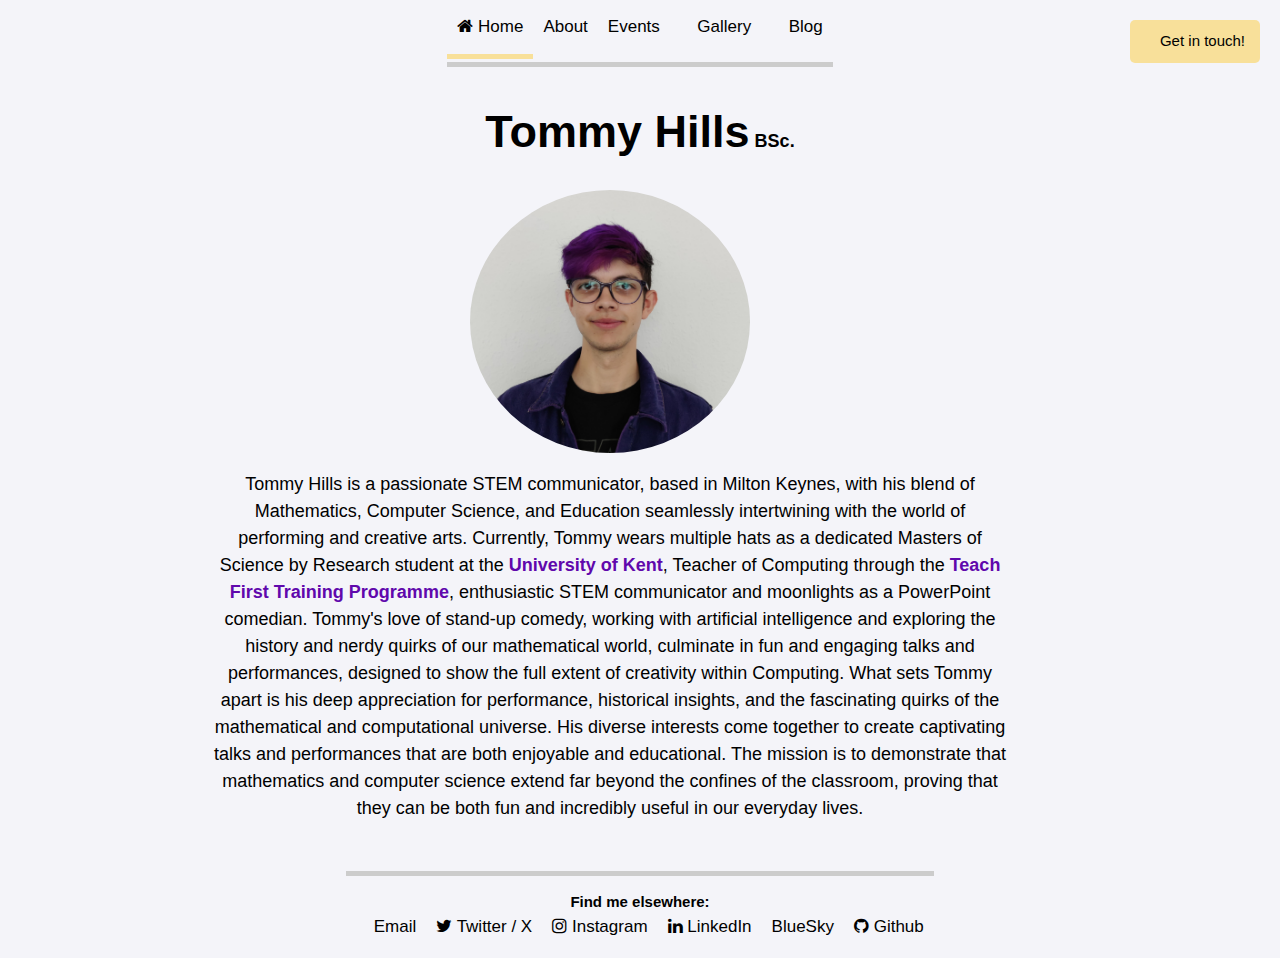
==== index.html @ 9e1d7a2f "Fixed 'Get in Touch' button to website" ====
<!DOCTYPE html>
<html lang="en">
  <head>
    <meta charset="UTF-8" />
    <meta name="viewport" content="width=device-width, initial-scale=1.0" />
    <meta http-equiv="X-UA-Compatible" content="ie=edge" />
    <meta
      name="description"
      content="Tommy Hills is a passionate STEM communicator, based in Kent, with their blend of Mathematics, Computer Science, and Education seamlessly intertwining with the world of performing and creative arts."
    />
    <link rel="icon" href="favicon.ico" />

    <title>Welcome to the Tommyverse</title>
    <!-- Ex. CSS stylesheet -->
    <link rel="stylesheet" href="style.css" />
    <!-- W3 Schools CSS stylesheet -->
    <link rel="stylesheet" href="https://www.w3schools.com/w3css/4/w3.css" />
    <!-- Font Awesome Icons Stylesheet -->
    <link
      rel="stylesheet"
      href="https://cdnjs.cloudflare.com/ajax/libs/font-awesome/4.7.0/css/font-awesome.min.css"
    />
    <script
      src="https://kit.fontawesome.com/173f107a50.js"
      crossorigin="anonymous"
    ></script>
    <!-- Ex. Javascript -->
    <script src="script.js"></script>
  </head>
  <body>

  <button onclick="location.href='https://thetommyverse.notion.site/get-in-touch?pvs=74';"
          style="
        position: fixed;
        top: 20px;
        right: 20px;
        background-color: var(--lightyellow, #fdf6b2);
        color: black;
        padding: 10px 15px;
        font-size: 1em;
        border: none;
        border-radius: 5px;
        cursor: pointer;
        z-index: 1000;
        box-sizing: border-box;
        transition: transform 0.2s ease, background-color 0.2s ease;
    "
          onmouseover="this.style.backgroundColor='var(--yellowalt, #fce96a)'; this.style.transform='scale(1.05)';"
          onmouseout="this.style.backgroundColor='var(--lightyellow, #fdf6b2)'; this.style.transform='scale(1)';"
  >
    <i class="fa-solid fa-paper-plane"></i><span class="button_labels"> Get in touch!
  </button>

    <div class="tabWrapper">
      <div class="tab">
        <button
          class="tablinks"
          onclick="openTab(event, 'Home')"
          id="defaultOpen"
        >
          <i class="fa fa-home"></i>
          <span class="tab_labels">Home</span>
        </button>
        <button class="tablinks" onclick="openTab(event, 'About')">
          <i class="fa-solid fa-circle-info"></i>
          <span class="tab_labels">About</span>
        </button>

        <button class="tablinks" onclick="openTab(event, 'Events')">
          <i class="fa-solid fa-calendar-days"></i>
          <span class="tab_labels">Events</span>
        </button>
        <button class="tablinks" onclick="openTab(event, 'Gallery')">
          <i class="fa-solid fa-camera-retro"></i>
          <span class="tab_labels">Gallery</span>
        </button>
        <button class="tablinks" onclick="location.href='https://tommysthoughts.thetommyverse.com';">
          <i class="fa-solid fa-file"></i>
          <span class="tab_labels">Blog</span>
        </button>
      </div>
    </div>

    <div id="Home" class="tabcontent">
      <div class="Home_header">
        <p>
          <span class="title1">Tommy Hills</span>
          <span class="title5">BSc.</span>
        </p>
      </div>
      <div class="page_text_container">
        <div class="page_text_div">
          <!-- Image of Tommy -->
          <img
            class="Home_img"
            src="Images/PROFILE PICTURE T.PARGETER-GREY.jpg"
            alt="picture_alt_text"
          />

          <p>
            Tommy Hills is a passionate STEM communicator, based in Milton
            Keynes, with his blend of Mathematics, Computer Science, and
            Education seamlessly intertwining with the world of performing and
            creative arts. Currently, Tommy wears multiple hats as a dedicated
            Masters of Science by Research student at the
            <a class="inline_link" href="https://www.kent.ac.uk"
              >University of Kent</a
            >, Teacher of Computing through the
            <a class="inline_link" href="https://www.teachfirst.org.uk/"
              >Teach First Training Programme</a
            >, enthusiastic STEM communicator and moonlights as a PowerPoint
            comedian. Tommy's love of stand-up comedy, working with artificial
            intelligence and exploring the history and nerdy quirks of our
            mathematical world, culminate in fun and engaging talks and
            performances, designed to show the full extent of creativity within
            Computing. What sets Tommy apart is his deep appreciation for
            performance, historical insights, and the fascinating quirks of the
            mathematical and computational universe. His diverse interests come
            together to create captivating talks and performances that are both
            enjoyable and educational. The mission is to demonstrate that
            mathematics and computer science extend far beyond the confines of
            the classroom, proving that they can be both fun and incredibly
            useful in our everyday lives.
          </p>
        </div>
      </div>
    </div>

    <div id="About" class="tabcontent">
      <div class="pages_titles_container">
        <p class="title1">About</p>
        <img src="Images/iccc.jpeg" class="r_image" /> <br>
        <em>iCCC '23 Conference in Waterloo Canada</em>

        <div class="page_text_container">
          <div class="page_text_div">
            <p class="title2">Research</p>

            Tommy is a dedicated, determined and dynamic researcher at the
            <a class="inline_link" href="https://www.kent.ac.uk/"
              >University of Kent</a
            >, delving into the creative potential of LLMs (Large Language
            Models); investigating whether these advanced AI models, such as
            <a
              class="inline_link"
              href="https://www.anthropic.com/news/claude-3-5-sonnet"
              >Claude 3</a
            >,
            <a
              class="inline_link"
              href="https://blog.google/technology/ai/google-gemini-ai/"
              >Google Gemini</a
            >
            and
            <a class="inline_link" href="https://openai.com/research/gpt-4"
              >GPT-4</a
            >
            can prove adept at writing stand-up comedy material. Tommy's work
            has not gone unnoticed, getting involved in the world of public
            engagement, sharing insights about their research in various forums.
            Tommy has worked with
            <a
              class="inline_link"
              href="https://www.bbc.co.uk/programmes/b006pfp8"
              >BBC News South East</a
            >, and
            <a
              class="inline_link"
              href="https://www.bbc.co.uk/sounds/play/live:bbc_radio_one"
              >BBC Radio 1</a
            >
            with consultation about the applications of Generative AI in various
            places. Tommy is not just a researcher; they are a passionate
            advocate for the dissemination of knowledge and information. They
            have taken the stage to deliver captivating talks and STEM
            presentations, aiming to enlighten, educate, and showcase the
            intriguing intersection of artificial intelligence and comedy.

            <em
              >Check out some related photos in the
              <a class="inline_link_alt" onclick="openTab(event, 'Gallery')"
                >Gallery</a
              >.</em
            >

            <br />
            <br>
            <p class="title2">Performance</p>
            <br />
            <div class="performing_images">
              <img
                      class="p_image"
                      src="Images/(1) Anchorage - The Mooring - August 2022.jpeg"
              />
            </div>
            <br>

            Tommy is not only an academic but also a seasoned performer with a
            passion for captivating audiences through the art of public
            speaking, stand-up comedy, and spoken-word poetry. Within the realm
            of stand-up comedy, Tommy has carved out a distinctive niche with
            their unique style. Known for their love of character comedy infused
            with the creative use of PowerPoint presentations, earning them the
            well-deserved moniker of "PPT, the PowerPoint Tommy." This
            innovative approach adds a dynamic and educational twist to their
            comedy, delighting audiences with both humour and insightful
            visuals.
            <br> <br>
            <div class="performing_images">

              <img class="p_image" src="Images/(2) Stand-Up on the Stour.png" />
            </div>
            <br>
            Tommy's unique comedic style and commitment to entertaining while
            educating set them apart as a multifaceted performer and academic,
            making them a standout in both worlds.
          </div>
        </div>
      </div>
    </div>



    <div id="Events" class="tabcontent">
      <div class="pages_titles_container">
        <p class="title1">Events</p>
        <div class="page_text_container">
          <div class="page_text_div">
            <p>
              Tommy has carved out a unique niche in the world of STEM
              communication. Through their previous work at the University of
              Kent, and affiliation with the
              <a
                class="inline_link"
                href="https://www.stem.org.uk/stem-ambassadors"
                >STEM Ambassadors scheme</a
              >, armed with a wealth of knowledge and a flair for the
              spectacular, Tommy aims to make scientific concepts engaging,
              inspiring and entertaining for a variety of audiences.
            </p>
            <p>
              In their rolodex of talks, expect to find a selection of lectures,
              talks, stand-up comedy shows and live events
            </p>

            <p>
              <em
                >Check out some related photos in the
                <a class="inline_link_alt" onclick="openTab(event, 'Gallery')"
                  >Gallery</a
                >.</em
              >
            </p>
          </div>
        </div>

        <div class="pages_titles_container">
          <p class="title2">Tommy's Events</p>
        </div>
        <!-- ! Event No.1 -->
        <div class="events_container">
          <div class="events_wrapper">
            <div class="events_Block" id="ridiculousquirks">
              <div class="events_Item" style="background-color: #861b00">
                <img
                  src="/Events Images/Ridiculous Quirks Carousel Video.gif"
                  alt="Me"
                />
              </div>
              <div class="events_Text">
                <blockquote style="font-size: smaller">
                  <p class="title3">
                    <b
                      >The Ridiculous Quirks of a Mathematically Imagined
                      World</b
                    >
                  </p>
                  <p>
                    What is Mathematics? A boring school subject. A random
                    selection of number laws... No!
                  </p>
                  <p>
                    Mathematics is like poetry filled with ridiculous quirks and
                    wild stories.
                  </p>
                  <p>
                    Prepare to be bewildered or perhaps even learn something.
                  </p>
                </blockquote>
              </div>
            </div>

            <!-- ! Event No. 2-->
            <div class="events_Block">
              <div class="events_Item" style="background-color: #f1b700">
                <img src="Events Images/Can AI Stand-Up Graphic.png" alt="Me" />
              </div>
              <div class="events_Text">
                <blockquote style="font-size: smaller">
                  <p class="title3"><b>Can AI Stand-Up?</b></p>
                  <p>
                    AI-generated content is taking over the creative world. But
                    can large-language models replace stand-up comedians.
                  </p>
                  <p>
                    Watch Tommy explore the process of generating stand-up
                    comedy with AI and whether human comedians are outdated.
                  </p>
                </blockquote>
              </div>
            </div>

            <!-- ! Event No. 3-->
            <div class="events_Block">
              <div class="events_Item" style="background-color: #232323">
                <img src="Events Images/2035.png" alt="Me" />
              </div>
              <div class="events_Text">
                <blockquote style="font-size: smaller">
                  <p class="title3"><b>2035 and the Future of AI</b></p>
                  <p>
                    Everyone says that AI is going to destroy our future, but is
                    that truly the case.
                  </p>
                  <p>
                    Let Tommy guide you through the current state of what AI can
                    do and present a more hopeful future about where it could be
                    heading.
                  </p>
                </blockquote>
              </div>
            </div>

            <!-- ! Event No. 4-->
            <div class="events_Block">
              <div class="events_Item" style="background-color: #009cdd">
                <img src="Events Images/presentations.png" alt="Me" />
              </div>
              <div class="events_Text">
                <blockquote style="font-size: smaller">
                  <p class="title3">
                    <b>Let's change how we make presentations</b>
                  </p>
                  <p>
                    Making PowerPoint Presentations manually is so 2020. Let's
                    explore how we can use AI to make our presentations for us.
                  </p>
                  <p>
                    Tommy's code for combining LLM, Stable Diffusion and the
                    Reveal.js Framework will change the way you make
                    presentations.
                  </p>
                </blockquote>
              </div>
            </div>
          </div>
        </div>
      </div>
    </div>
    <div id="Gallery" class="tabcontent">
      <div class="gallery_wrapper">
        <div class="gallery_tabcontent">
          <div class="pages_titles_container_alt">
            <p class="title1">Gallery</p>
            <p>A gallery of events, talks and other photography</p>
          </div>

          <!-- Gallery of Images -->
          <!-- Container for the image gallery -->
          <div class="container">
            <!-- Full-width images with number text -->
            <div class="mySlides">
              <div class="numbertext">1 / 16</div>
              <img
                src="Slideshow Images/Events Gallery Images/BarCamp - The CompSci Experiment.png"
                style="width: 100%"
              />
            </div>

            <div class="mySlides">
              <div class="numbertext">2 / 16</div>
              <img
                src="Slideshow Images/Events Gallery Images/BarCamp - Stand-Up and AI.png"
                style="width: 100%"
              />
            </div>

            <div class="mySlides">
              <div class="numbertext">3 / 16</div>
              <img
                src="Slideshow Images/Events Gallery Images/BarCamp - Stand-Up and AI 2.png"
                style="width: 100%"
              />
            </div>

            <div class="mySlides">
              <div class="numbertext">4 / 16</div>
              <img
                src="Slideshow Images/Events Gallery Images/BarCamp Stand-Up and AI 3.png"
                style="width: 100%"
              />
            </div>

            <div class="mySlides">
              <div class="numbertext">5 / 16</div>
              <img
                src="Slideshow Images/Events Gallery Images/Ridiculous Quirks 0.png"
                style="width: 100%"
              />
            </div>

            <div class="mySlides">
              <div class="numbertext">6 / 16</div>
              <img
                src="Slideshow Images/Events Gallery Images/Ridiculous Quirks 1.png"
                style="width: 100%"
              />
            </div>

            <div class="mySlides">
              <div class="numbertext">7 / 16</div>
              <img
                src="Slideshow Images/Events Gallery Images/Ridiculous Quirks 2.png"
                style="width: 100%"
              />
            </div>

            <div class="mySlides">
              <div class="numbertext">8 / 16</div>
              <img
                src="Slideshow Images/Events Gallery Images/Can AI Stand-Up UKC.png"
                style="width: 100%"
              />
            </div>
            <div class="mySlides">
              <div class="numbertext">9 / 16</div>
              <img
                src="Slideshow Images/Events Gallery Images/Can AI Stand-Up - Pint of Science Festival_1.png"
                style="width: 100%"
              />
            </div>
            <div class="mySlides">
              <div class="numbertext">10 / 16</div>
              <img
                src="Slideshow Images/Events Gallery Images/Pint of Science Festival_2.jpg"
                style="width: 100%"
              />
            </div>
            <div class="mySlides">
              <div class="numbertext">11 / 16</div>
              <img
                src="Slideshow Images/Events Gallery Images/Pint of Science Festival_3.jpg"
                style="width: 100%"
              />
            </div>
            <div class="mySlides">
              <div class="numbertext">12 / 16</div>
              <img
                src="Slideshow Images/Events Gallery Images/Pint of Science Festival_4.jpg"
                style="width: 100%"
              />
            </div>
            <div class="mySlides">
              <div class="numbertext">13 / 16</div>
              <img
                src="Slideshow Images/Events Gallery Images/Pint of Science Festival_5.jpg"
                style="width: 100%"
              />
            </div>
            <div class="mySlides">
              <div class="numbertext">14 / 16</div>
              <img
                src="Slideshow Images/Events Gallery Images/Pint of Science Festival_6.jpg"
                style="width: 100%"
              />
            </div>
            <div class="mySlides">
              <div class="numbertext">15 / 16</div>
              <img
                src="Slideshow Images/Events Gallery Images/Wide Shot - Can AI Stand-Up - Pint of Science Festival.png"
                style="width: 100%"
              />
            </div>

            <!-- TODO (ADD THESE BACK IN) Next and previous buttons -->
            <!-- <a class="prev" onclick="plusSlides(-1)">&#10094;</a>
            <a class="next" onclick="plusSlides(1)">&#10095;</a>-->

            <!-- Image text -->
            <div class="caption-container">
              <p id="caption"></p>
            </div>

            <!-- Thumbnail images -->
            <div class="row">
              <div class="column">
                <img
                  class="demo cursor"
                  src="Slideshow Images/Events Gallery Images/BarCamp - The CompSci Experiment.png"
                  style="width: 100%"
                  onclick="currentSlide(1)"
                  alt="BarCamp '23 - The CompSci Experiment"
                />
              </div>
              <div class="column">
                <img
                  class="demo cursor"
                  src="Slideshow Images/Events Gallery Images/BarCamp - Stand-Up and AI.png"
                  style="width: 100%"
                  onclick="currentSlide(2)"
                  alt="BarCamp '23 - Stand-Up and AI"
                />
              </div>
              <div class="column">
                <img
                  class="demo cursor"
                  src="Slideshow Images/Events Gallery Images/BarCamp - Stand-Up and AI 2.png"
                  style="width: 100%"
                  onclick="currentSlide(3)"
                  alt="BarCamp '23 - What is Creativity?"
                />
              </div>
              <div class="column">
                <img
                  class="demo cursor"
                  src="Slideshow Images/Events Gallery Images/BarCamp Stand-Up and AI 3.png"
                  style="width: 100%"
                  onclick="currentSlide(4)"
                  alt="BarCamp '23 - Demonstration of AI Stand-Up"
                />
              </div>

              <div class="column">
                <img
                  class="demo cursor"
                  src="Slideshow Images/Events Gallery Images/Ridiculous Quirks 0.png"
                  style="width: 100%"
                  onclick="currentSlide(5)"
                  alt="Ridiculous Quirks - Lecture @ University of Kent"
                />
              </div>
              <div class="column">
                <img
                  class="demo cursor"
                  src="Slideshow Images/Events Gallery Images/Ridiculous Quirks 1.png"
                  style="width: 100%"
                  onclick="currentSlide(6)"
                  alt="Ridiculous Quirks - Lecture @ University of Kent"
                />
              </div>
            </div>

            <div class="row">
              <div class="column">
                <img
                  class="demo cursor"
                  src="Slideshow Images/Events Gallery Images/Ridiculous Quirks 2.png"
                  style="width: 100%"
                  onclick="currentSlide(7)"
                  alt="Ridiculous Quirks - Lecture @ University of Kent"
                />
              </div>
              <div class="column">
                <img
                  class="demo cursor"
                  src="Slideshow Images/Events Gallery Images/Can AI Stand-Up UKC.png"
                  style="width: 100%"
                  onclick="currentSlide(8)"
                  alt="Can AI Stand-Up? - Research Talk @ University of Kent"
                />
              </div>
              <div class="column">
                <img
                  class="demo cursor"
                  src="Slideshow Images/Events Gallery Images/Can AI Stand-Up - Pint of Science Festival_1.png"
                  style="width: 100%"
                  onclick="currentSlide(9)"
                  alt="Can AI Stand-Up? - Pint of Science Festival '23"
                />
              </div>

              <div class="column">
                <img
                  class="demo cursor"
                  src="Slideshow Images/Events Gallery Images/Pint of Science Festival_2.jpg"
                  style="width: 100%"
                  onclick="currentSlide(10)"
                  alt="Can AI Stand-Up? - Pint of Science Festival '23"
                />
              </div>

              <div class="column">
                <img
                  class="demo cursor"
                  src="Slideshow Images/Events Gallery Images/Pint of Science Festival_3.jpg"
                  style="width: 100%"
                  onclick="currentSlide(11)"
                  alt="Can AI Stand-Up? - Pint of Science Festival '23"
                />
              </div>

              <div class="column">
                <img
                  class="demo cursor"
                  src="Slideshow Images/Events Gallery Images/Pint of Science Festival_4.jpg"
                  style="width: 100%"
                  onclick="currentSlide(12)"
                  alt="Can AI Stand-Up? - Pint of Science Festival '23"
                />
              </div>
            </div>
            <div class="row">
              <div class="column">
                <img
                  class="demo cursor"
                  src="Slideshow Images/Events Gallery Images/Pint of Science Festival_5.jpg"
                  style="width: 100%"
                  onclick="currentSlide(13)"
                  alt="Can AI Stand-Up? - Pint of Science Festival '23"
                />
              </div>

              <div class="column">
                <img
                  class="demo cursor"
                  src="Slideshow Images/Events Gallery Images/Pint of Science Festival_6.jpg"
                  style="width: 100%"
                  onclick="currentSlide(14)"
                  alt="Can AI Stand-Up? - Pint of Science Festival '23"
                />
              </div>

              <div class="row">
                <div class="column">
                  <img
                    class="demo cursor"
                    src="Slideshow Images/Events Gallery Images/Wide Shot - Can AI Stand-Up - Pint of Science Festival.png"
                    style="width: 100%"
                    onclick="currentSlide(15)"
                    alt="Can AI Stand-Up? - Pint of Science Festival '23"
                  />
                </div>
              </div>
            </div>
          </div>
        </div>
      </div>
    </div>

    <div class="footer_wrapper">
      <div class="footer_container">
        <div class="footer">
          <p class="footer_title">Find me elsewhere:</p>
          <button
            class="footer_links"
            onclick="location.href='mailto:tommy.hills@thetommyverse.com';"
          >
            <i class="fa-solid fa-envelope"></i>
            <span class="tab_labels">Email</span>
          </button>
          <button
            class="footer_links"
            onclick="location.href='https://x.com/thetommyverse';"
          >
            <i class="fa fa-twitter"> </i>
            <span class="tab_labels">Twitter / X</span>
          </button>
          <button
            class="footer_links"
            onclick="location.href='https://www.instagram.com/thetommyverse/';"
          >
            <i class="fa fa-instagram"></i>
            <span class="tab_labels">Instagram</span>
          </button>
          <button
            class="footer_links"
            onclick="location.href='https://www.linkedin.com/in/tommyhills14/';"
          >
            <i class="fa fa-linkedin"></i>
            <span class="tab_labels">LinkedIn</span>
          </button>
          <button
            class="footer_links"
            onclick="location.href='https://bsky.app/profile/thetommyverse.bsky.social';"
          >
            <i class="fa-brands fa-bluesky"></i>
            <span class="tab_labels">BlueSky</span>
          </button>
          <button
            class="footer_links"
            onclick="location.href='https://github.com/thetommyverse';"
          >
            <i class="fa fa-github"></i>
            <span class="tab_labels">Github</span>
          </button>
        </div>
      </div>
    </div>

    <script>
      // Get the element with id="defaultOpen" and click on it
      document.getElementById("defaultOpen").click();

      // Show the first slide of the gallery
      let slideIndex = Math.floor(Math.random() * 10);
      showSlides(slideIndex);

      // Show all content in the blog
      filterSelection("all"); // Execute the function and show all columns

      // Add active class to the current button (highlight it)
      var btnContainer = document.getElementById("myBtnContainer");
      var btns = btnContainer.getElementsByClassName("btn");
      for (var i = 0; i < btns.length; i++) {
        btns[i].addEventListener("click", function () {
          var current = document.getElementsByClassName("active");
          current[0].className = current[0].className.replace(" active", "");
          this.className += " active";
        });
      }
    </script>
  </body>
</html>
---- style.css ----
/* ! Global Formatting, Styling and Positioning */
/* ! ------------------- */

/* Import fonts */
@import url("https://fonts.cdnfonts.com/css/tw-cen-mt-std");

/* Variables */
:root {
  --text_font: "Roboto", sans-serif;

  /* ! Colour Theming */
  --mainpurple: #6008ac;
  --lightpurple: #b084cc;
  --yellowalt: #edbd2d;
  --lightyellow: #f8e09a;
  --mainwhite: #f4f4f9;
  --mainblack: #000000;
  --maingrey: #ccc;
}

/* ! Page-Wide Styling */

/* Dark Mode Styling */

body {
  background-color: var(--mainwhite);
  color: var(--mainblack);
  font-family: var(--text_font);
  margin: 0;
  padding: 0;
}

.dark-mode {
  background-color: var(--mainblack);
  color: var(--mainwhite);
}

.dark_mode_button {
  margin: 15px 15px 15px 15px;
  position: absolute;
  border: none;
  outline: none;
  cursor: pointer;
}



.dark-mode .dark_mode_button {
  background-color: var(--mainblack);
  color: var(--mainwhite);
}

p {
  font-family: var(--text_font);
  font-size: 1.2em;
}

.pages_titles_container {
  text-align: center;
  margin-top: 25px;
}
.pages_titles_container_alt {
  text-align: center;
  margin-top: 25px;
}

/* Inline links styling */
.inline_link {
  color: var(--mainpurple);
  text-decoration: none;
  font-weight: bold;
  padding: 5px 0px;
}

a:hover {
  background-color: var(--mainpurple);
  color: var(--mainwhite);
  transition: 0.2s;
  padding: 5px 0px;
}

/* Inline links styling */
.inline_link_alt {
  color: var(--lightpurple);
  text-decoration: none;
  font-weight: bold;
  padding: 5px 0px;
}

.inline_link_alt:hover {
  background-color: var(--lightyellow);
  color: var(--mainblack);
  transition: 0.2s;
  padding: 5px 0px;
}

.page_text_container {
  position: relative;
  text-align: center;
  padding-inline: 60px 120px; /* left and right padding */
  margin-top: 25px;
  width: 100%;
  display: flex;
  justify-content: center;
  box-sizing: border-box;
}

.page_text_container > * {
  max-width: 800px; /* or whatever works best for your layout */
  width: 100%;
}
.page_text_div {
  width: 75%;
}

@media (max-width: 600px) {
  .page_text_container {
    padding-inline: 20px; /* equal left and right padding */
    margin-bottom: 100px; /* leaves space for the fixed button */
  }
}

/* ! ------------------- */

/* ! Homepage Formatting and Positioning */
/* ! ------------------- */

.Home_header {
  position: relative;
  text-align: center;
  padding: 0px;
  margin: 0px;
  margin-top: 25px;
}

.Home_container {
  position: relative;
  text-align: center;
  padding: 0px;

  margin-top: 25px;
  width: 100%;
  display: flex;
  justify-content: center;
}

.Home_div {
  width: 60%;
}

/* Image Profile Pic on the homepage */
.Home_img {
  border-radius: 50%;
  width: 280px;
  height: auto;
}

@media screen and (max-width: 560px) {
  .Home_img {
    width: 100%;
  }
}

/* ! ------------------- */

/* ! Titles, Text and Fonts */
/* ! ------------------- */

/* Variables */
:root {
  --title_font: var(--text_font);
}

/* Heading 1 (custom) */
.title1 {
  font-family: var(--title_font);
  font-size: 2.5em;
  font-weight: 700;
  margin: 0;
  padding: 0;
}

/* Heading 2 (custom) */
.title2 {
  font-family: var(--title_font);
  font-size: 2em;
  font-weight: 700;
  margin: 0;
  padding: 0;
}

/* Heading 3 (custom) */
.title3 {
  font-family: var(--title_font);
  font-size: 1.5em;
  font-weight: 700;
  margin: 0;
  padding: 0;
}

/* Heading 4 (custom) */
.title4 {
  font-family: var(--title_font);
  font-size: 1.2em;
  font-weight: 700;
  margin: 0;
  padding: 0;
}

/* Heading 5 (custom) */
.title5 {
  font-family: var(--title_font);
  font-size: 1em;
  font-weight: 700;
  margin: 0;
  padding: 0;
}

/* ! ------------------- */

/* ! Fade-In Tabs Styling */
/* ! ------------------- */

/* Remove tab text on small screens */
@media screen and (max-width: 900px) {
  .tab_labels {
    display: none;
  }
}

@media screen and (max-width: 600px) {
  .button_labels {
    display: none;
  }
}




/* Style the tab wrapper */
.tabWrapper {
  /* Center the buttons inside the tab */
  display: flex;
  justify-content: center;
}

/* Style the tab */
.tab {
  overflow: hidden;
  /* No borders */
  border: 0px;
  /* Bottom border */
  border-bottom: 5px solid var(--maingrey);
  /* Makes the width match the content */
  width: fit-content;
}

/* Style the buttons inside the tab */
.tab button {
  background-color: inherit;
  float: left;
  border: none;
  outline: none;
  cursor: pointer;
  padding: 14px 10px;
  transition: 0.3s;
  font-size: 17px;
  /* Rounded Pill Shaped Buttons */
  /*border-radius: 16px;
  margin: 7px 10px;*/
  /* Make the underlines separate to the main line */
  margin-bottom: 3px;
  color: inherit;
}

/* Change background color of buttons on hover */
.tab button:hover {
  border-bottom: 5px solid var(--lightpurple);
  transition: 0s;
}

/* Create an active/current tablink class */
.tab button.active {
  border-bottom: 5px solid var(--lightyellow);
}

/* Style the tab content */
.tabcontent {
  display: none;
  padding: 6px 12px;
  -webkit-animation: fadeEffect 1s;
  animation: fadeEffect 1s;
}

/* Fade in tabs */
@-webkit-keyframes fadeEffect {
  from {
    opacity: 0;
  }
  to {
    opacity: 1;
  }
}

@keyframes fadeEffect {
  from {
    opacity: 0;
  }
  to {
    opacity: 1;
  }
}

/* ! ------------------- */

/* ! Image Gallery Styling */
/* ! ------------------- */

* {
  box-sizing: border-box;
}

/* Position the image container (needed to position the left and right arrows) */
.container {
  position: relative;
}

/* Hide the images by default */
.mySlides {
  display: none;
}

/* Add a pointer when hovering over the thumbnail images */
.cursor {
  cursor: pointer;
}

/* Next & previous buttons */
.prev,
.next {
  cursor: pointer;
  position: absolute;
  top: 40%;
  width: auto;
  padding: 16px;
  margin-top: -50px;
  color: white;
  font-weight: bold;
  font-size: 20px;
  border-radius: 0 3px 3px 0;
  user-select: none;
  -webkit-user-select: none;
}

/* Position the "next button" to the right */
.next {
  right: 0;
  border-radius: 3px 0 0 3px;
}

/* On hover, add a black background color with a little bit see-through */
.prev:hover,
.next:hover {
  background-color: rgba(0, 0, 0, 0.8);
}

/* Number text (1/3 etc) */
.numbertext {
  color: #f2f2f2;
  font-size: 12px;
  padding: 8px 12px;
  position: absolute;
  top: 0;
}

/* Container for image text */
.caption-container {
  text-align: center;
  background-color: #222;
  padding: 2px 16px;
  color: white;
}

.row:after {
  content: "";
  display: table;
  clear: both;
}

/* Six columns side by side */
.column {
  float: left;
  width: 16.66%;
}

/* Add a transparency effect for thumnbail images */
.demo {
  opacity: 0.6;
}

.active,
.demo:hover {
  opacity: 1;
}

.gallery_tabcontent {
  width: 50%;
}

@media screen and (max-width: 950px) {
  .gallery_tabcontent {
    width: 75%;
  }
}

@media screen and (max-width: 600px) {
  .gallery_tabcontent {
    width: 90%;
  }
}

.gallery_wrapper {
  width: 100%;
  display: flex;
  justify-content: center;
}

/* ! ------------------- */

/* ! Events Page Styling */
/* ! ------------------- */

.events_Item {
  /*float: left;*/
  width: 100%;
  height: 250px;
  transition: all 1s;
  flex-shrink: 0;
  justify-content: center;
  display: flex;
}

.events_Text {
  float: left;
  width: 90%;
  height: 250px;
  padding: 20px;
  opacity: 100%;
  transition: all 0.5s;
  background-color: white;
  overflow: hidden;
  color: #000000;
}

@media screen and (max-width: 1000px) {
  .events_Text {
    overflow: scroll;
  }
}

.events_Block:hover .events_Text {
  opacity: 100%;
}

.events_Block:hover .events_Item {
  width: 30%;
  height: 250px;
}

.events_Block {
  overflow: hidden;
  width: 100%;
  display: inline-flex;
  padding-top: 10px;
  padding-bottom: 10px;
  position: relative;
}

.events_container {
  width: 100%;
  display: flex;
  justify-content: center;
}

.events_wrapper {
  /* width:50%; */
  width: calc(100vw * 0.6);
  transition: 0.1s;
}

@media screen and (max-width: 1000px) {
  .events_Block:hover .events_Item {
    width: 25%;
  }

  .events_wrapper {
    width: calc(100vw * 0.8);
    transition: 2s;
  }
}

/* ! ------------------- */

/* ! Footer Styling, Positioning and Formatting */

.footer_wrapper {
  position: relative;
  text-align: center;
  padding: 0px;
  margin: 0px;
  margin-top: 25px;
  width: 100%;
  display: flex;
  justify-content: center;
}

.footer_container {
  position: relative;
  text-align: center;
  border: 0px;
  border-top: 5px solid #ccc;

  overflow: hidden;
  /* Makes the width match the content */
  width: fit-content;
}

/* Style the buttons inside the tab */
.footer button {
  background-color: inherit;
  float: left;
  border: none;
  outline: none;
  cursor: pointer;
  padding: 14px 10px;
  padding-top: 0px;
  transition: 0s;
  font-size: 17px;
  /* Rounded Pill Shaped Buttons */
  /*border-radius: 16px;
  margin: 7px 10px;*/
  /* Make the underlines separate to the main line */
  margin-bottom: 0px;
  border-bottom: 5px solid rgb(0, 0, 0, 0);
  color: inherit;
}

/* Change background color of buttons on hover */
.footer button:hover {
  border-bottom: 5px solid var(--lightpurple);
  transition: 0s;
}

.footer_title {
  margin-bottom: 0px;
  font-family: var(--title_font);
  font-size: 1em;
  font-weight: 700;
}

/* ! ------------------- */

/* ! Performance Page Styling */
/* ! ------------------- */

.p_image {
  width: 40vw;
  padding: 10px;
}

@media screen and (max-width: 1000px) {
  .p_image {
    width: 50vw;
    /* transition: 0.5s; */
  }
}

/* ! ------------------- */

.r_image {
  width: 70vw;
  padding: 10px;
}

@media screen and (max-width: 1000px) {
  .r_image {
    width: 80vw;
    /* transition: 0.5s; */
  }
}

/* ! Toggle Switch Styling for Dark Mode */
/* ! ------------------- */

/* The switch - the box around the slider */
.switch {
  position: absolute;
  display: inline-block;
  width: 60px;
  height: 34px;
  margin-left: 20px;
  margin-top: 20px;
}

/* Hide default HTML checkbox */
.switch input {
  opacity: 0;
  width: 0;
  height: 0;
}

/* The slider */
.slider {
  position: absolute;
  cursor: pointer;
  top: 0;
  left: 0;
  right: 0;
  bottom: 0;
  background-color: #ccc;
  -webkit-transition: 0.4s;
  transition: 0.4s;
}

.slider:before {
  position: absolute;
  content: "";
  height: 26px;
  width: 26px;
  left: 4px;
  bottom: 4px;
  background-color: white;
  -webkit-transition: 0.4s;
  transition: 0.4s;
}

.slider_icon {
  position: relative;
  margin-left: 36px;
  margin-top: 10px;
  color: white;
}

.slider_icon_2 {
  position: absolute;
  margin-left: -37px;
  margin-top: 10px;
  color: black;
  opacity: 0;
}

input:checked + .slider_icon_2 {
  opacity: 1;
}

input:checked + .slider {
  background-color: var(--lightpurple);
}

input:focus + .slider {
  box-shadow: 0 0 1px var(--lightpurple);
}

input:checked + .slider:before {
  -webkit-transform: translateX(26px);
  -ms-transform: translateX(26px);
  transform: translateX(26px);
}

/* Rounded sliders */
.slider.round {
  border-radius: 34px;
}

.slider.round:before {
  border-radius: 50%;
}


/* ! Blog Portfolio Styling */
/* ! ------------------- */

.blog_row {
  margin: 8px -16px;
}

/* Add padding BETWEEN each column (if you want) */
.blog_row,
.blog_row > .blog_column {
  padding: 8px;
}

/* Create three equal columns that floats next to each other */
.blog_column {
  float: left;
  width: 50%;
  display: none; /* Hide columns by default */
}

/* Clear floats after rows */
.blog_row:after {
  content: "";
  display: table;
  clear: both;
}

/* Content */
.blog_content {
  background-color: var(--maingrey);
  padding: 10px;
  color: var(--mainblack);

}

/* The "show" class is added to the filtered elements */
.show {
  display: block;
}

/* Style the buttons */
.btn {
  border: none;
  outline: none;
  padding: 12px 16px;
  background-color: var(--maingrey);
  cursor: pointer;
  border-bottom: 5px solid #11111100;
  color: var(--mainblack)
}

/* Add a grey background color on mouse-over */
.btn:hover {
  border-bottom: 5px solid var(--lightpurple);
}

/* Add a dark background color to the active button */
/*.btn.active {
  border-bottom: 5px solid var(--lightyellow);
  color: black;
}*/

.blog_button {
  border: none;
  outline: none;
  padding: 12px 16px;
  background-color: var(--mainwhite);
  cursor: pointer;
  width:50%;
  overflow:hidden;
  border-bottom: 5px solid #11111100;
}

.blog_button:hover {
  border-bottom: 5px solid var(--lightpurple);
}

/* ! Contact Form */
div.elem-group {
      margin: 20px 0;
    }

    div.elem-group.inlined {
      width: 49%;
      display: inline-block;
      float: left;
      margin-left: 1%;
    }

    label {
      display: block;
      padding-bottom: 10px;
      font-size: 1.25em;
    }

    input,
    select,
    textarea {
      border-radius: 2px;
      border: 2px solid var(--lightpurple);
      box-sizing: border-box;
      font-size: 1.25em;
      width: 100%;
      padding: 10px;
    }

    div.elem-group.inlined input {
      width: 95%;
      display: inline-block;
    }

    textarea {
      height: 250px;
    }

    hr {
      border: 1px dotted #ccc;
    }

    button.booking {
      /*height: 50px;
      background: var(--lightpurple);
      border: none;
      color: white;
      font-size: 1.25em;
      border-radius: 4px;
      cursor: pointer;*/
      background-color: rgb(219, 219, 219);
      border: none;
      outline: none;
      cursor: pointer;
      padding: 14px 10px;
      transition: 0s;
      font-size: 17px;
      /* Rounded Pill Shaped Buttons */
      /*border-radius: 16px;
      margin: 7px 10px;*/
      /* Make the underlines separate to the main line */
      margin-bottom: 5px;
      color: inherit;
      border-bottom:5px solid rgb(0, 0, 0, 0);
        position: relative;
        border-radius: 10px;

    }

    button.booking:hover {
      /*border: 2px solid black;
      background: var(--lightyellow);*/
      border-bottom: 5px solid var(--lightpurple);
      transition: 0s;
    }

    .centre_button {
      display: flex;
  justify-content: center;
    }




/* ! ------------------- */
/* ! Video Gallery */
/* ! ------------------- */

/* The grid: Four equal columns that floats next to each other */
.column_video {
  float: left;
  /* Change width to add more items in a row */
  width: 25%;
  padding: 10px;
}

/* Style the images inside the grid */
.column_video img {
  opacity: 0.8;
  cursor: pointer;
  width:100%;
}

.column_video img:hover {
  opacity: 1;
}

/* Clear floats after the columns */
.row_video:after {
  content: "";
  display: table;
  clear: both;
}

/* The expanding image container (positioning is needed to position the close button and the text) */
.container_video {
  position: relative;
  display: none;
}

/* Expanding image text */
#imgtext {
  position: absolute;
  bottom: 15px;
  left: 15px;
  color: white;
  font-size: 20px;
}

/* Closable button inside the image */
.closebtn_video {
  position: absolute;
  top: 10px;
  right: 15px;
  color: white;
  font-size: 35px;
  cursor: pointer;
}
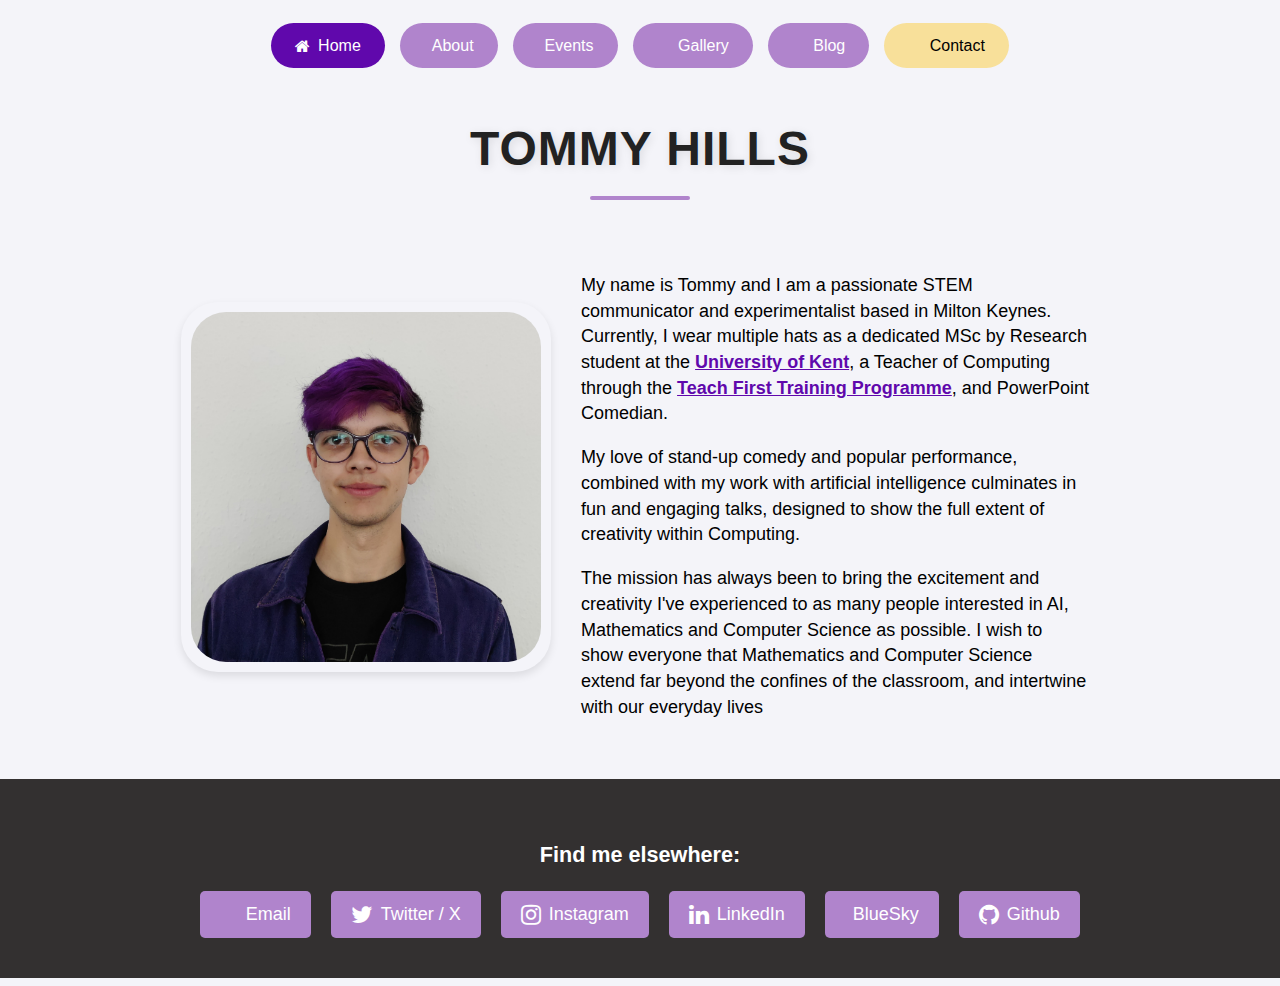
==== commit 57379779: "Implemented website v.2" ====
--- a/index.html
+++ b/index.html
@@ -1,723 +1,475 @@
 <!DOCTYPE html>
 <html lang="en">
-  <head>
-    <meta charset="UTF-8" />
-    <meta name="viewport" content="width=device-width, initial-scale=1.0" />
-    <meta http-equiv="X-UA-Compatible" content="ie=edge" />
-    <meta
-      name="description"
-      content="Tommy Hills is a passionate STEM communicator, based in Kent, with their blend of Mathematics, Computer Science, and Education seamlessly intertwining with the world of performing and creative arts."
-    />
-    <link rel="icon" href="favicon.ico" />
-
-    <title>Welcome to the Tommyverse</title>
-    <!-- Ex. CSS stylesheet -->
-    <link rel="stylesheet" href="style.css" />
-    <!-- W3 Schools CSS stylesheet -->
-    <link rel="stylesheet" href="https://www.w3schools.com/w3css/4/w3.css" />
-    <!-- Font Awesome Icons Stylesheet -->
-    <link
-      rel="stylesheet"
-      href="https://cdnjs.cloudflare.com/ajax/libs/font-awesome/4.7.0/css/font-awesome.min.css"
-    />
-    <script
-      src="https://kit.fontawesome.com/173f107a50.js"
-      crossorigin="anonymous"
-    ></script>
-    <!-- Ex. Javascript -->
-    <script src="script.js"></script>
-  </head>
-  <body>
-
-  <button onclick="location.href='https://thetommyverse.notion.site/get-in-touch?pvs=74';"
-          style="
-        position: fixed;
-        top: 20px;
-        right: 20px;
-        background-color: var(--lightyellow, #fdf6b2);
-        color: black;
-        padding: 10px 15px;
-        font-size: 1em;
-        border: none;
-        border-radius: 5px;
-        cursor: pointer;
-        z-index: 1000;
-        box-sizing: border-box;
-        transition: transform 0.2s ease, background-color 0.2s ease;
-    "
-          onmouseover="this.style.backgroundColor='var(--yellowalt, #fce96a)'; this.style.transform='scale(1.05)';"
-          onmouseout="this.style.backgroundColor='var(--lightyellow, #fdf6b2)'; this.style.transform='scale(1)';"
-  >
-    <i class="fa-solid fa-paper-plane"></i><span class="button_labels"> Get in touch!
-  </button>
-
-    <div class="tabWrapper">
-      <div class="tab">
-        <button
-          class="tablinks"
-          onclick="openTab(event, 'Home')"
-          id="defaultOpen"
-        >
-          <i class="fa fa-home"></i>
-          <span class="tab_labels">Home</span>
-        </button>
-        <button class="tablinks" onclick="openTab(event, 'About')">
-          <i class="fa-solid fa-circle-info"></i>
-          <span class="tab_labels">About</span>
-        </button>
-
-        <button class="tablinks" onclick="openTab(event, 'Events')">
-          <i class="fa-solid fa-calendar-days"></i>
-          <span class="tab_labels">Events</span>
-        </button>
-        <button class="tablinks" onclick="openTab(event, 'Gallery')">
-          <i class="fa-solid fa-camera-retro"></i>
-          <span class="tab_labels">Gallery</span>
-        </button>
-        <button class="tablinks" onclick="location.href='https://tommysthoughts.thetommyverse.com';">
-          <i class="fa-solid fa-file"></i>
-          <span class="tab_labels">Blog</span>
-        </button>
-      </div>
-    </div>
-
-    <div id="Home" class="tabcontent">
-      <div class="Home_header">
-        <p>
-          <span class="title1">Tommy Hills</span>
-          <span class="title5">BSc.</span>
-        </p>
-      </div>
-      <div class="page_text_container">
-        <div class="page_text_div">
-          <!-- Image of Tommy -->
-          <img
-            class="Home_img"
-            src="Images/PROFILE PICTURE T.PARGETER-GREY.jpg"
-            alt="picture_alt_text"
-          />
-
-          <p>
-            Tommy Hills is a passionate STEM communicator, based in Milton
-            Keynes, with his blend of Mathematics, Computer Science, and
-            Education seamlessly intertwining with the world of performing and
-            creative arts. Currently, Tommy wears multiple hats as a dedicated
-            Masters of Science by Research student at the
-            <a class="inline_link" href="https://www.kent.ac.uk"
-              >University of Kent</a
-            >, Teacher of Computing through the
-            <a class="inline_link" href="https://www.teachfirst.org.uk/"
-              >Teach First Training Programme</a
-            >, enthusiastic STEM communicator and moonlights as a PowerPoint
-            comedian. Tommy's love of stand-up comedy, working with artificial
-            intelligence and exploring the history and nerdy quirks of our
-            mathematical world, culminate in fun and engaging talks and
-            performances, designed to show the full extent of creativity within
-            Computing. What sets Tommy apart is his deep appreciation for
-            performance, historical insights, and the fascinating quirks of the
-            mathematical and computational universe. His diverse interests come
-            together to create captivating talks and performances that are both
-            enjoyable and educational. The mission is to demonstrate that
-            mathematics and computer science extend far beyond the confines of
-            the classroom, proving that they can be both fun and incredibly
-            useful in our everyday lives.
-          </p>
-        </div>
-      </div>
-    </div>
-
-    <div id="About" class="tabcontent">
-      <div class="pages_titles_container">
-        <p class="title1">About</p>
-        <img src="Images/iccc.jpeg" class="r_image" /> <br>
-        <em>iCCC '23 Conference in Waterloo Canada</em>
-
-        <div class="page_text_container">
-          <div class="page_text_div">
-            <p class="title2">Research</p>
-
-            Tommy is a dedicated, determined and dynamic researcher at the
-            <a class="inline_link" href="https://www.kent.ac.uk/"
-              >University of Kent</a
-            >, delving into the creative potential of LLMs (Large Language
-            Models); investigating whether these advanced AI models, such as
-            <a
-              class="inline_link"
-              href="https://www.anthropic.com/news/claude-3-5-sonnet"
-              >Claude 3</a
-            >,
-            <a
-              class="inline_link"
-              href="https://blog.google/technology/ai/google-gemini-ai/"
-              >Google Gemini</a
-            >
-            and
-            <a class="inline_link" href="https://openai.com/research/gpt-4"
-              >GPT-4</a
-            >
-            can prove adept at writing stand-up comedy material. Tommy's work
-            has not gone unnoticed, getting involved in the world of public
-            engagement, sharing insights about their research in various forums.
-            Tommy has worked with
-            <a
-              class="inline_link"
-              href="https://www.bbc.co.uk/programmes/b006pfp8"
-              >BBC News South East</a
-            >, and
-            <a
-              class="inline_link"
-              href="https://www.bbc.co.uk/sounds/play/live:bbc_radio_one"
-              >BBC Radio 1</a
-            >
-            with consultation about the applications of Generative AI in various
-            places. Tommy is not just a researcher; they are a passionate
-            advocate for the dissemination of knowledge and information. They
-            have taken the stage to deliver captivating talks and STEM
-            presentations, aiming to enlighten, educate, and showcase the
-            intriguing intersection of artificial intelligence and comedy.
-
-            <em
-              >Check out some related photos in the
-              <a class="inline_link_alt" onclick="openTab(event, 'Gallery')"
-                >Gallery</a
-              >.</em
-            >
-
-            <br />
-            <br>
-            <p class="title2">Performance</p>
-            <br />
-            <div class="performing_images">
-              <img
-                      class="p_image"
-                      src="Images/(1) Anchorage - The Mooring - August 2022.jpeg"
-              />
-            </div>
-            <br>
-
-            Tommy is not only an academic but also a seasoned performer with a
-            passion for captivating audiences through the art of public
-            speaking, stand-up comedy, and spoken-word poetry. Within the realm
-            of stand-up comedy, Tommy has carved out a distinctive niche with
-            their unique style. Known for their love of character comedy infused
-            with the creative use of PowerPoint presentations, earning them the
-            well-deserved moniker of "PPT, the PowerPoint Tommy." This
-            innovative approach adds a dynamic and educational twist to their
-            comedy, delighting audiences with both humour and insightful
-            visuals.
-            <br> <br>
-            <div class="performing_images">
-
-              <img class="p_image" src="Images/(2) Stand-Up on the Stour.png" />
-            </div>
-            <br>
-            Tommy's unique comedic style and commitment to entertaining while
-            educating set them apart as a multifaceted performer and academic,
-            making them a standout in both worlds.
-          </div>
-        </div>
-      </div>
-    </div>
-
-
-
-    <div id="Events" class="tabcontent">
-      <div class="pages_titles_container">
-        <p class="title1">Events</p>
-        <div class="page_text_container">
-          <div class="page_text_div">
-            <p>
-              Tommy has carved out a unique niche in the world of STEM
-              communication. Through their previous work at the University of
-              Kent, and affiliation with the
-              <a
-                class="inline_link"
-                href="https://www.stem.org.uk/stem-ambassadors"
-                >STEM Ambassadors scheme</a
-              >, armed with a wealth of knowledge and a flair for the
-              spectacular, Tommy aims to make scientific concepts engaging,
-              inspiring and entertaining for a variety of audiences.
-            </p>
-            <p>
-              In their rolodex of talks, expect to find a selection of lectures,
-              talks, stand-up comedy shows and live events
-            </p>
-
-            <p>
-              <em
-                >Check out some related photos in the
-                <a class="inline_link_alt" onclick="openTab(event, 'Gallery')"
-                  >Gallery</a
-                >.</em
-              >
-            </p>
-          </div>
-        </div>
-
-        <div class="pages_titles_container">
-          <p class="title2">Tommy's Events</p>
-        </div>
-        <!-- ! Event No.1 -->
-        <div class="events_container">
-          <div class="events_wrapper">
-            <div class="events_Block" id="ridiculousquirks">
-              <div class="events_Item" style="background-color: #861b00">
-                <img
-                  src="/Events Images/Ridiculous Quirks Carousel Video.gif"
-                  alt="Me"
-                />
-              </div>
-              <div class="events_Text">
-                <blockquote style="font-size: smaller">
-                  <p class="title3">
-                    <b
-                      >The Ridiculous Quirks of a Mathematically Imagined
-                      World</b
-                    >
-                  </p>
-                  <p>
-                    What is Mathematics? A boring school subject. A random
-                    selection of number laws... No!
-                  </p>
-                  <p>
-                    Mathematics is like poetry filled with ridiculous quirks and
-                    wild stories.
-                  </p>
-                  <p>
-                    Prepare to be bewildered or perhaps even learn something.
-                  </p>
-                </blockquote>
-              </div>
-            </div>
-
-            <!-- ! Event No. 2-->
-            <div class="events_Block">
-              <div class="events_Item" style="background-color: #f1b700">
-                <img src="Events Images/Can AI Stand-Up Graphic.png" alt="Me" />
-              </div>
-              <div class="events_Text">
-                <blockquote style="font-size: smaller">
-                  <p class="title3"><b>Can AI Stand-Up?</b></p>
-                  <p>
-                    AI-generated content is taking over the creative world. But
-                    can large-language models replace stand-up comedians.
-                  </p>
-                  <p>
-                    Watch Tommy explore the process of generating stand-up
-                    comedy with AI and whether human comedians are outdated.
-                  </p>
-                </blockquote>
-              </div>
-            </div>
-
-            <!-- ! Event No. 3-->
-            <div class="events_Block">
-              <div class="events_Item" style="background-color: #232323">
-                <img src="Events Images/2035.png" alt="Me" />
-              </div>
-              <div class="events_Text">
-                <blockquote style="font-size: smaller">
-                  <p class="title3"><b>2035 and the Future of AI</b></p>
-                  <p>
-                    Everyone says that AI is going to destroy our future, but is
-                    that truly the case.
-                  </p>
-                  <p>
-                    Let Tommy guide you through the current state of what AI can
-                    do and present a more hopeful future about where it could be
-                    heading.
-                  </p>
-                </blockquote>
-              </div>
-            </div>
-
-            <!-- ! Event No. 4-->
-            <div class="events_Block">
-              <div class="events_Item" style="background-color: #009cdd">
-                <img src="Events Images/presentations.png" alt="Me" />
-              </div>
-              <div class="events_Text">
-                <blockquote style="font-size: smaller">
-                  <p class="title3">
-                    <b>Let's change how we make presentations</b>
-                  </p>
-                  <p>
-                    Making PowerPoint Presentations manually is so 2020. Let's
-                    explore how we can use AI to make our presentations for us.
-                  </p>
-                  <p>
-                    Tommy's code for combining LLM, Stable Diffusion and the
-                    Reveal.js Framework will change the way you make
-                    presentations.
-                  </p>
-                </blockquote>
-              </div>
-            </div>
-          </div>
-        </div>
-      </div>
-    </div>
-    <div id="Gallery" class="tabcontent">
-      <div class="gallery_wrapper">
-        <div class="gallery_tabcontent">
-          <div class="pages_titles_container_alt">
-            <p class="title1">Gallery</p>
-            <p>A gallery of events, talks and other photography</p>
-          </div>
-
-          <!-- Gallery of Images -->
-          <!-- Container for the image gallery -->
-          <div class="container">
-            <!-- Full-width images with number text -->
-            <div class="mySlides">
-              <div class="numbertext">1 / 16</div>
-              <img
-                src="Slideshow Images/Events Gallery Images/BarCamp - The CompSci Experiment.png"
-                style="width: 100%"
-              />
-            </div>
-
-            <div class="mySlides">
-              <div class="numbertext">2 / 16</div>
-              <img
-                src="Slideshow Images/Events Gallery Images/BarCamp - Stand-Up and AI.png"
-                style="width: 100%"
-              />
-            </div>
-
-            <div class="mySlides">
-              <div class="numbertext">3 / 16</div>
-              <img
-                src="Slideshow Images/Events Gallery Images/BarCamp - Stand-Up and AI 2.png"
-                style="width: 100%"
-              />
-            </div>
-
-            <div class="mySlides">
-              <div class="numbertext">4 / 16</div>
-              <img
-                src="Slideshow Images/Events Gallery Images/BarCamp Stand-Up and AI 3.png"
-                style="width: 100%"
-              />
-            </div>
-
-            <div class="mySlides">
-              <div class="numbertext">5 / 16</div>
-              <img
-                src="Slideshow Images/Events Gallery Images/Ridiculous Quirks 0.png"
-                style="width: 100%"
-              />
-            </div>
-
-            <div class="mySlides">
-              <div class="numbertext">6 / 16</div>
-              <img
-                src="Slideshow Images/Events Gallery Images/Ridiculous Quirks 1.png"
-                style="width: 100%"
-              />
-            </div>
-
-            <div class="mySlides">
-              <div class="numbertext">7 / 16</div>
-              <img
-                src="Slideshow Images/Events Gallery Images/Ridiculous Quirks 2.png"
-                style="width: 100%"
-              />
-            </div>
-
-            <div class="mySlides">
-              <div class="numbertext">8 / 16</div>
-              <img
-                src="Slideshow Images/Events Gallery Images/Can AI Stand-Up UKC.png"
-                style="width: 100%"
-              />
-            </div>
-            <div class="mySlides">
-              <div class="numbertext">9 / 16</div>
-              <img
-                src="Slideshow Images/Events Gallery Images/Can AI Stand-Up - Pint of Science Festival_1.png"
-                style="width: 100%"
-              />
-            </div>
-            <div class="mySlides">
-              <div class="numbertext">10 / 16</div>
-              <img
-                src="Slideshow Images/Events Gallery Images/Pint of Science Festival_2.jpg"
-                style="width: 100%"
-              />
-            </div>
-            <div class="mySlides">
-              <div class="numbertext">11 / 16</div>
-              <img
-                src="Slideshow Images/Events Gallery Images/Pint of Science Festival_3.jpg"
-                style="width: 100%"
-              />
-            </div>
-            <div class="mySlides">
-              <div class="numbertext">12 / 16</div>
-              <img
-                src="Slideshow Images/Events Gallery Images/Pint of Science Festival_4.jpg"
-                style="width: 100%"
-              />
-            </div>
-            <div class="mySlides">
-              <div class="numbertext">13 / 16</div>
-              <img
-                src="Slideshow Images/Events Gallery Images/Pint of Science Festival_5.jpg"
-                style="width: 100%"
-              />
-            </div>
-            <div class="mySlides">
-              <div class="numbertext">14 / 16</div>
-              <img
-                src="Slideshow Images/Events Gallery Images/Pint of Science Festival_6.jpg"
-                style="width: 100%"
-              />
-            </div>
-            <div class="mySlides">
-              <div class="numbertext">15 / 16</div>
-              <img
-                src="Slideshow Images/Events Gallery Images/Wide Shot - Can AI Stand-Up - Pint of Science Festival.png"
-                style="width: 100%"
-              />
-            </div>
-
-            <!-- TODO (ADD THESE BACK IN) Next and previous buttons -->
-            <!-- <a class="prev" onclick="plusSlides(-1)">&#10094;</a>
-            <a class="next" onclick="plusSlides(1)">&#10095;</a>-->
-
-            <!-- Image text -->
-            <div class="caption-container">
-              <p id="caption"></p>
-            </div>
-
-            <!-- Thumbnail images -->
-            <div class="row">
-              <div class="column">
-                <img
-                  class="demo cursor"
-                  src="Slideshow Images/Events Gallery Images/BarCamp - The CompSci Experiment.png"
-                  style="width: 100%"
-                  onclick="currentSlide(1)"
-                  alt="BarCamp '23 - The CompSci Experiment"
-                />
-              </div>
-              <div class="column">
-                <img
-                  class="demo cursor"
-                  src="Slideshow Images/Events Gallery Images/BarCamp - Stand-Up and AI.png"
-                  style="width: 100%"
-                  onclick="currentSlide(2)"
-                  alt="BarCamp '23 - Stand-Up and AI"
-                />
-              </div>
-              <div class="column">
-                <img
-                  class="demo cursor"
-                  src="Slideshow Images/Events Gallery Images/BarCamp - Stand-Up and AI 2.png"
-                  style="width: 100%"
-                  onclick="currentSlide(3)"
-                  alt="BarCamp '23 - What is Creativity?"
-                />
-              </div>
-              <div class="column">
-                <img
-                  class="demo cursor"
-                  src="Slideshow Images/Events Gallery Images/BarCamp Stand-Up and AI 3.png"
-                  style="width: 100%"
-                  onclick="currentSlide(4)"
-                  alt="BarCamp '23 - Demonstration of AI Stand-Up"
-                />
-              </div>
-
-              <div class="column">
-                <img
-                  class="demo cursor"
-                  src="Slideshow Images/Events Gallery Images/Ridiculous Quirks 0.png"
-                  style="width: 100%"
-                  onclick="currentSlide(5)"
-                  alt="Ridiculous Quirks - Lecture @ University of Kent"
-                />
-              </div>
-              <div class="column">
-                <img
-                  class="demo cursor"
-                  src="Slideshow Images/Events Gallery Images/Ridiculous Quirks 1.png"
-                  style="width: 100%"
-                  onclick="currentSlide(6)"
-                  alt="Ridiculous Quirks - Lecture @ University of Kent"
-                />
-              </div>
-            </div>
-
-            <div class="row">
-              <div class="column">
-                <img
-                  class="demo cursor"
-                  src="Slideshow Images/Events Gallery Images/Ridiculous Quirks 2.png"
-                  style="width: 100%"
-                  onclick="currentSlide(7)"
-                  alt="Ridiculous Quirks - Lecture @ University of Kent"
-                />
-              </div>
-              <div class="column">
-                <img
-                  class="demo cursor"
-                  src="Slideshow Images/Events Gallery Images/Can AI Stand-Up UKC.png"
-                  style="width: 100%"
-                  onclick="currentSlide(8)"
-                  alt="Can AI Stand-Up? - Research Talk @ University of Kent"
-                />
-              </div>
-              <div class="column">
-                <img
-                  class="demo cursor"
-                  src="Slideshow Images/Events Gallery Images/Can AI Stand-Up - Pint of Science Festival_1.png"
-                  style="width: 100%"
-                  onclick="currentSlide(9)"
-                  alt="Can AI Stand-Up? - Pint of Science Festival '23"
-                />
-              </div>
-
-              <div class="column">
-                <img
-                  class="demo cursor"
-                  src="Slideshow Images/Events Gallery Images/Pint of Science Festival_2.jpg"
-                  style="width: 100%"
-                  onclick="currentSlide(10)"
-                  alt="Can AI Stand-Up? - Pint of Science Festival '23"
-                />
-              </div>
-
-              <div class="column">
-                <img
-                  class="demo cursor"
-                  src="Slideshow Images/Events Gallery Images/Pint of Science Festival_3.jpg"
-                  style="width: 100%"
-                  onclick="currentSlide(11)"
-                  alt="Can AI Stand-Up? - Pint of Science Festival '23"
-                />
-              </div>
-
-              <div class="column">
-                <img
-                  class="demo cursor"
-                  src="Slideshow Images/Events Gallery Images/Pint of Science Festival_4.jpg"
-                  style="width: 100%"
-                  onclick="currentSlide(12)"
-                  alt="Can AI Stand-Up? - Pint of Science Festival '23"
-                />
-              </div>
-            </div>
-            <div class="row">
-              <div class="column">
-                <img
-                  class="demo cursor"
-                  src="Slideshow Images/Events Gallery Images/Pint of Science Festival_5.jpg"
-                  style="width: 100%"
-                  onclick="currentSlide(13)"
-                  alt="Can AI Stand-Up? - Pint of Science Festival '23"
-                />
-              </div>
-
-              <div class="column">
-                <img
-                  class="demo cursor"
-                  src="Slideshow Images/Events Gallery Images/Pint of Science Festival_6.jpg"
-                  style="width: 100%"
-                  onclick="currentSlide(14)"
-                  alt="Can AI Stand-Up? - Pint of Science Festival '23"
-                />
-              </div>
-
-              <div class="row">
-                <div class="column">
-                  <img
-                    class="demo cursor"
-                    src="Slideshow Images/Events Gallery Images/Wide Shot - Can AI Stand-Up - Pint of Science Festival.png"
-                    style="width: 100%"
-                    onclick="currentSlide(15)"
-                    alt="Can AI Stand-Up? - Pint of Science Festival '23"
-                  />
-                </div>
-              </div>
-            </div>
-          </div>
-        </div>
-      </div>
-    </div>
-
-    <div class="footer_wrapper">
-      <div class="footer_container">
-        <div class="footer">
-          <p class="footer_title">Find me elsewhere:</p>
-          <button
-            class="footer_links"
-            onclick="location.href='mailto:tommy.hills@thetommyverse.com';"
-          >
-            <i class="fa-solid fa-envelope"></i>
-            <span class="tab_labels">Email</span>
-          </button>
-          <button
-            class="footer_links"
-            onclick="location.href='https://x.com/thetommyverse';"
-          >
-            <i class="fa fa-twitter"> </i>
-            <span class="tab_labels">Twitter / X</span>
-          </button>
-          <button
-            class="footer_links"
-            onclick="location.href='https://www.instagram.com/thetommyverse/';"
-          >
-            <i class="fa fa-instagram"></i>
-            <span class="tab_labels">Instagram</span>
-          </button>
-          <button
-            class="footer_links"
-            onclick="location.href='https://www.linkedin.com/in/tommyhills14/';"
-          >
-            <i class="fa fa-linkedin"></i>
-            <span class="tab_labels">LinkedIn</span>
-          </button>
-          <button
-            class="footer_links"
-            onclick="location.href='https://bsky.app/profile/thetommyverse.bsky.social';"
-          >
-            <i class="fa-brands fa-bluesky"></i>
-            <span class="tab_labels">BlueSky</span>
-          </button>
-          <button
-            class="footer_links"
-            onclick="location.href='https://github.com/thetommyverse';"
-          >
-            <i class="fa fa-github"></i>
-            <span class="tab_labels">Github</span>
-          </button>
-        </div>
-      </div>
-    </div>
-
-    <script>
-      // Get the element with id="defaultOpen" and click on it
-      document.getElementById("defaultOpen").click();
-
-      // Show the first slide of the gallery
-      let slideIndex = Math.floor(Math.random() * 10);
-      showSlides(slideIndex);
-
-      // Show all content in the blog
-      filterSelection("all"); // Execute the function and show all columns
-
-      // Add active class to the current button (highlight it)
-      var btnContainer = document.getElementById("myBtnContainer");
-      var btns = btnContainer.getElementsByClassName("btn");
-      for (var i = 0; i < btns.length; i++) {
-        btns[i].addEventListener("click", function () {
-          var current = document.getElementsByClassName("active");
-          current[0].className = current[0].className.replace(" active", "");
-          this.className += " active";
-        });
+<head>
+    <meta charset="UTF-8">
+  <meta name="viewport" content="width=device-width, initial-scale=1.0" />
+    <title>Welcome to The Tommyverse</title>
+  <link rel="icon" href="../favicon.ico" />
+  <meta
+          name="description"
+          content="Tommy Hills is a passionate STEM communicator, based in Milton Keynes, with their blend of Mathematics, Computer Science, and Education seamlessly intertwining with the world of performing and creative arts."
+  />
+
+    <link rel="stylesheet" href="blog_styles.css" type="text/css">
+  <link rel="stylesheet" href="gallery_grid.css " type="text/css">
+  <link rel="stylesheet" href="website_styles.css" type="text/css">
+  <link rel="stylesheet" href="events_styles.css" type="text/css">
+    <script src="scripts.js"></script>
+
+  <link
+          rel="stylesheet"
+          href="https://cdnjs.cloudflare.com/ajax/libs/font-awesome/4.7.0/css/font-awesome.min.css"
+  />
+  <script
+          src="https://kit.fontawesome.com/173f107a50.js"
+          crossorigin="anonymous"
+  ></script>
+
+  <style>
+
+    body {
+      display: flex;
+      justify-content: center;
+      align-items: center;
+      flex-direction: column;
+      text-align: center;
+    }
+
+    /* General text container for centering or left-aligning content */
+    .text-container {
+      font-family: Arial, sans-serif;  /* Set font to Arial */;
+      margin: 0 auto;  /* Centers the container */
+      padding: 20px;  /* Add padding around the content */
+      max-width: 900px;  /* Restrict maximum width for better readability */
+    }
+
+    /* Optionally, you can control text alignment: */
+
+    /* To center the text within the container */
+    .text-container.center {
+      text-align: center;
+    }
+
+    /* To left-align the text within the container */
+    .text-container.left {
+      text-align: left;
+    }
+
+    nav {
+      display: flex;
+      justify-content: center;
+      flex-wrap: wrap; /* Allows buttons to wrap on smaller screens */
+      gap: 15px;
+      padding: 15px;
+      width: 90%; /* Responsive width */
+      max-width: 800px; /* Prevents buttons from stretching too wide */
+    }
+
+    nav button,
+    nav a.nav-btn {
+      background-color: var(--lightpurple);
+      border: none;
+      border-radius: 9999px; /* Fully rounded */
+      color: white;
+      padding: 12px 24px;
+      font-size: 16px;
+      cursor: pointer;
+      display: flex;
+      align-items: center;
+      gap: 8px; /* Space between icon and text */
+      transition: transform 0.2s ease, background-color 0.2s ease;
+      text-decoration: none;
+      white-space: nowrap; /* Prevents text from breaking */
+    }
+
+    nav button i {
+      font-size: 18px; /* Adjust icon size */
+    }
+
+    nav button:hover,
+    nav a.nav-btn:hover {
+      background-color: var(--mainpurple);
+      transform: scale(1.05);
+    }
+
+    nav button.active,
+    nav a.nav-btn.active {
+      background-color: var(--mainpurple);
+    }
+
+    /* 📱 Mobile Styles - Switch to a 2-column grid */
+    @media (max-width: 600px) {
+      nav {
+        display: grid;
+        grid-template-columns: repeat(2, 1fr); /* 2-column layout */
+        gap: 10px; /* Reduce spacing for better fit */
+        width: 100%;
+        max-width: 400px; /* Ensure buttons don’t stretch too wide */
       }
-    </script>
-  </body>
-</html>
+
+      nav button,
+      nav a.nav-btn {
+        width: 100%; /* Make buttons fill their grid cells */
+        justify-content: center;
+      }
+    }
+
+    /* Correcting the visibility of the content */
+    .content {
+      display: none; /* Hide by default */
+    }
+
+    .content.active {
+      display: block; /* Show when active */
+    }
+
+    .fade {
+      opacity: 0;
+      visibility: hidden;
+      transition: opacity 0.5s ease, visibility 0.5s ease;
+    }
+
+    .content.fade {
+      opacity: 1;
+      visibility: visible;
+    }
+  </style>
+</head>
+<body>
+
+<nav>
+  <button class="nav-btn active" data-target="home"><i class="fa fa-home"></i> Home</button>
+  <button class="nav-btn" data-target="about"><i class="fa-solid fa-circle-info"></i> About</button>
+  <button class="nav-btn" data-target="events"><i class="fa-solid fa-calendar-days"></i> Events</button>
+  <button class="nav-btn" data-target="gallery"><i class="fa-solid fa-camera-retro"></i> Gallery</button>
+  <button onclick="window.location.href='https://tommysthoughts.thetommyverse.com'"><i class="fa-solid fa-file"></i> Blog</button>
+  <button id="alt_button" onclick="window.location.href='https://thetommyverse.notion.site/get-in-touch'"><i class="fa-solid fa-envelope"></i> Contact</button>
+</nav>
+
+<div id="home" class="content active fade show">
+  <h1>Tommy Hills</h1>
+
+  <div class="image-text-container">
+    <!-- Image Section -->
+    <div class="circle-image">
+      <img src="/Images/PROFILE%20PICTURE%20T.PARGETER-GREY.jpg" alt="">
+    </div>
+
+    <!-- Text Content Section -->
+    <div class="text-content">
+      <p class="text-left">
+        My name is Tommy and I am a passionate STEM communicator and experimentalist based in Milton Keynes. Currently, I wear multiple hats as a dedicated MSc by Research student at the <a class="inline_link" href="https://www.kent.ac.uk"
+      >University of Kent</a
+      >, a Teacher of Computing through the <a class="inline_link" href="https://www.teachfirst.org.uk/"
+      >Teach First Training Programme</a
+      >, and PowerPoint Comedian.
+      </p>
+      <p class="text-left">My love of stand-up comedy and popular performance, combined with my work with artificial intelligence culminates in fun and engaging talks, designed to show the full extent of creativity within Computing.</p>
+      <p class="text-left">The mission has always been to bring the excitement and creativity I've experienced to as many people interested in AI, Mathematics and Computer Science as possible. I wish to show everyone that Mathematics and Computer Science extend far beyond the confines of the classroom, and intertwine with our everyday lives</p>
+    </div>
+  </div>
+
+</div>
+
+<div id="about" class="content">
+  <h1>About</h1>
+  <figure class="outer-img-container">
+  <img src="/Images/iccc.jpeg" alt="">
+    <div>
+      <figcaption>iCCC '23 Conference in Waterloo, Canada</figcaption>
+    </div>
+
+  </figure>
+  <!-- Text Content Section -->
+  <h2>Research</h2>
+  <div class="main-text-container">
+    <p class="text-left">
+      I am a dedicated, determined and dynamic researcher at the <a class="inline_link" href="https://www.kent.ac.uk/"
+    >University of Kent</a
+    >, delving into the creative potential of LLMs (Large Language Models); investigating whether these advanced AI models such as <a
+      class="inline_link"
+      href="https://www.anthropic.com/news/claude-3-5-sonnet"
+      >Claude 3</a
+            >, <a
+            class="inline_link"
+            href="https://blog.google/technology/ai/google-gemini-ai/"
+    >Google Gemini</a
+    > and <a class="inline_link" href="https://openai.com/research/gpt-4"
+    >GPT-4</a
+    > can prove adept at writing stand-up comedy material.
+    </p>
+    <p class="text-left">My work has not gone unnoticed as I've found the wonderful opportunity to get involved in the world of public engagement, sharing insights about my research in various forums.</p>
+    <p class="text-left">I've had the opportunity to work with <a
+            class="inline_link"
+            href="https://www.bbc.co.uk/programmes/b006pfp8"
+    >BBC News South East</a
+    > and <a
+            class="inline_link"
+            href="https://www.bbc.co.uk/sounds/play/live:bbc_radio_one"
+    >BBC Radio 1</a
+    > with consultation about the various applications of generative AI.</p>
+    <br>
+
+    <h2>Performance</h2>
+
+    <figure class="outer-img-container">
+      <img src="/Images/(1)%20Anchorage%20-%20The%20Mooring%20-%20August%202022.jpeg" alt="">
+      <div>
+        <figcaption>Anchorage Spoken-Word Poetry Night</figcaption>
+      </div>
+
+    </figure>
+
+    <p class="text-left">
+      I've tipped my hat into many different types of popular performance, through the art of public speaking, stand-up comedy and spoken-word poetry. Within the domain of stand-up comedy, I've carved a distinctive niche with my love of character comedy and creative use of PowerPoint presentations. This approach adds a dynamic and educational twist to my comedy, delighting audiences with both humour and insightful visuals.
+    </p>
+
+    <figure class="outer-img-container">
+      <img src="/Images/(2)%20Stand-Up%20on%20the%20Stour.png" alt="">
+      <div>
+        <figcaption>Stand-Up on the Stour - 1 Year Anniversary</figcaption>
+      </div>
+
+    </figure>
+
+    <p class="text-left">
+      This unique comedic style and commitment to entertainment while educating sets me apart as a multifaceted performer and academic, making me stand-out across both worlds.
+    </p>
+
+
+    <br>
+    <br>
+  </div>
+
+</div>
+
+<div id="events" class="content fade">
+  <h1>Events</h1>
+  <div class="main-text-container">
+  <p class="text-left">
+    I've carved out a unique niche in the world of STEM communication. Through my previous work at the University of Kent and the <a
+          class="inline_link"
+          href="https://www.stem.org.uk/stem-ambassadors"
+  >STEM Ambassadors scheme</a>, I've aimed to make scientific concepts engaging, inspiring and entertaining for a variety of audiences.
+  </p>
+  <p class="text-left">
+    In my rolodex of talks, expect to find a selection of lectures, talks, stand-up comedy shows and live events.
+  </p>
+  </div>
+
+  <div class="events-grid">
+
+    <div class="event-card">
+      <img class="event-image" src="/Events%20Images/Ridiculous%20Quirks%20Carousel%20Video.gif" alt="Event 2" />
+      <div class="event-content">
+        <div class="event-title">The Ridiculous Quirks of a Mathematically Imagined World</div>
+        <div class="event-description">What is Mathematics? A boring school subject. A random selection of number laws... No!
+          <br> <br>
+          Mathematics is like poetry filled with ridiculous quirks and wild stories.
+          <br> <br>
+          Prepare to be bewildered or perhaps even learn something.</div>
+      </div>
+    </div>
+
+    <div class="event-card">
+      <img class="event-image" src="/Events%20Images/Can%20AI%20Stand-Up%20Graphic.png" alt="Event 2" />
+      <div class="event-content">
+        <div class="event-title">Can AI Stand-Up?</div>
+        <div class="event-description">AI-generated content is taking over the creative world. But can large-language models replace stand-up comedians.
+          <br> <br>
+          Watch Tommy explore the process of generating stand-up comedy with AI and whether human comedians are outdated.</div>
+      </div>
+    </div>
+
+    <div class="event-card">
+      <img class="event-image" src="/Events%20Images/2035.png" alt="Event 2" />
+      <div class="event-content">
+        <div class="event-title">2035 and the Future of AI</div>
+        <div class="event-description">Everyone says that AI is going to destroy our future, but is that truly the case.
+          <br> <br>
+          Let Tommy guide you through the current state of what AI can do and present a more hopeful future about where it could be heading.</div>
+      </div>
+    </div>
+
+    <div class="event-card">
+      <img class="event-image" src="/Events%20Images/presentations.png" alt="Event 1" />
+      <div class="event-content">
+        <div class="event-title">Let's Change How We Make Presentations</div>
+        <div class="event-description">Making PowerPoint Presentations manually is so 2020. Let's explore how we can use AI to make our presentations for us.
+          <br> <br>
+          Tommy's code for combining LLM, Stable Diffusion and the Reveal.js Framework will change the way you make presentations.</div>
+      </div>
+    </div>
+
+
+  </div>
+
+
+
+
+</div>
+
+<div id="gallery" class="content fade">
+  <h1>Gallery</h1>
+
+  <p class="text-center">
+    A gallery of events, talks and other photography
+  </p>
+
+  <div class="gallery-container">
+    <!-- Main Image -->
+    <div class="main-image">
+      <img id="mainImg" src="/Slideshow%20Images/Events%20Gallery%20Images/BarCamp%20-%20The%20CompSci%20Experiment.png" alt="Main Image">
+    </div>
+
+    <!-- Thumbnail Images -->
+    <div class="thumbnail-container">
+      <img class="thumbnail active" src="/Slideshow%20Images/Events%20Gallery%20Images/BarCamp%20-%20The%20CompSci%20Experiment.png" alt="Image 1" onclick="changeImage(this)">
+      <img class="thumbnail" src="/Slideshow%20Images/Events%20Gallery%20Images/BarCamp%20-%20Stand-Up%20and%20AI.png" alt="Image 2" onclick="changeImage(this)">
+      <img class="thumbnail" src="/Slideshow%20Images/Events%20Gallery%20Images/BarCamp%20-%20Stand-Up%20and%20AI%202.png" alt="Image 3" onclick="changeImage(this)">
+      <img class="thumbnail" src="/Slideshow%20Images/Events%20Gallery%20Images/BarCamp%20Stand-Up%20and%20AI%203.png" alt="Image 4" onclick="changeImage(this)">
+      <img class="thumbnail" src="/Slideshow%20Images/Events%20Gallery%20Images/Ridiculous%20Quirks%200.png" alt="Image 5" onclick="changeImage(this)">
+      <img class="thumbnail" src="/Slideshow%20Images/Events%20Gallery%20Images/Ridiculous%20Quirks%201.png" alt="Image 6" onclick="changeImage(this)">
+      <img class="thumbnail" src="/Slideshow%20Images/Events%20Gallery%20Images/Ridiculous%20Quirks%202.png" alt="Image 7" onclick="changeImage(this)">
+      <img class="thumbnail" src="/Slideshow%20Images/Events%20Gallery%20Images/Can%20AI%20Stand-Up%20UKC.png" alt="Image 8" onclick="changeImage(this)">
+      <img class="thumbnail" src="/Slideshow%20Images/Events%20Gallery%20Images/Can%20AI%20Stand-Up%20-%20Pint%20of%20Science%20Festival_1.png" alt="Image 9" onclick="changeImage(this)">
+      <img class="thumbnail" src="/Slideshow%20Images/Events%20Gallery%20Images/Wide%20Shot%20-%20Can%20AI%20Stand-Up%20-%20Pint%20of%20Science%20Festival.png" alt="Image 10" onclick="changeImage(this)">
+      <img class="thumbnail" src="/Slideshow%20Images/Events%20Gallery%20Images/Pint%20of%20Science%20Festival_2.jpg" alt="Image 10" onclick="changeImage(this)">
+      <img class="thumbnail" src="/Slideshow%20Images/Events%20Gallery%20Images/Pint%20of%20Science%20Festival_3.jpg" alt="Image 10" onclick="changeImage(this)">
+      <img class="thumbnail" src="/Slideshow%20Images/Events%20Gallery%20Images/Pint%20of%20Science%20Festival_4.jpg" alt="Image 10" onclick="changeImage(this)">
+      <img class="thumbnail" src="/Slideshow%20Images/Events%20Gallery%20Images/Pint%20of%20Science%20Festival_5.jpg" alt="Image 10" onclick="changeImage(this)">
+      <img class="thumbnail" src="/Slideshow%20Images/Events%20Gallery%20Images/Pint%20of%20Science%20Festival_6.jpg" alt="Image 10" onclick="changeImage(this)">
+    </div>
+  </div>
+</div>
+
+<div class="footer_wrapper">
+  <div class="footer_container">
+    <div class="footer">
+      <p class="footer_title">Find me elsewhere:</p>
+      <div class="footer_buttons">
+        <button
+                class="footer_links"
+                onclick="location.href='mailto:tommy.hills@thetommyverse.com';"
+        >
+          <i class="fa-solid fa-paper-plane"></i>
+          <span class="tab_labels">Email</span>
+        </button>
+        <button
+                class="footer_links"
+                onclick="location.href='https://x.com/thetommyverse';"
+        >
+          <i class="fa fa-twitter"></i>
+          <span class="tab_labels">Twitter / X</span>
+        </button>
+        <button
+                class="footer_links"
+                onclick="location.href='https://www.instagram.com/thetommyverse/';"
+        >
+          <i class="fa fa-instagram"></i>
+          <span class="tab_labels">Instagram</span>
+        </button>
+        <button
+                class="footer_links"
+                onclick="location.href='https://www.linkedin.com/in/tommyhills14/';"
+        >
+          <i class="fa fa-linkedin"></i>
+          <span class="tab_labels">LinkedIn</span>
+        </button>
+        <button
+                class="footer_links"
+                onclick="location.href='https://bsky.app/profile/thetommyverse.bsky.social';"
+        >
+          <i class="fa-brands fa-bluesky"></i>
+          <span class="tab_labels">BlueSky</span>
+        </button>
+        <button
+                class="footer_links"
+                onclick="location.href='https://github.com/thetommyverse';"
+        >
+          <i class="fa fa-github"></i>
+          <span class="tab_labels">Github</span>
+        </button>
+      </div>
+    </div>
+  </div>
+</div>
+
+
+<script>
+  // Function to handle page switching with fade effect
+  function switchPage(target) {
+    // Get all sections (content areas)
+    let sections = document.querySelectorAll('.content');
+
+    // Hide all sections and remove the 'active' class
+    sections.forEach(section => {
+      section.classList.remove('active');
+      section.classList.remove('fade');
+    });
+
+    // Get the target section by matching the id (not data-target)
+    let targetSection = document.querySelector(`#${target}`);
+
+    // Show the target section and add the fade class
+    targetSection.classList.add('active');
+    targetSection.classList.add('fade');
+
+    // Update navbar active class
+    updateNavbarActive(target);
+  }
+
+  // Function to handle redirection with a smooth transition
+  function redirectToPage(url) {
+    // Perform a fade-out transition for the current content before redirecting
+    let currentContent = document.querySelector('.fade.show');
+    currentContent.classList.remove('show');
+    currentContent.style.opacity = '0';  // Fade out the content
+
+    // After the fade-out transition, redirect to the target page
+    setTimeout(function () {
+      window.location.href = url;
+    }, 300); // Wait for the fade-out to complete before redirecting
+  }
+
+  // Function to update navbar active class
+  function updateNavbarActive(target) {
+    // Get all navbar buttons
+    let navButtons = document.querySelectorAll('.nav-btn');
+
+    // Remove the 'active' class from all buttons
+    navButtons.forEach(button => {
+      button.classList.remove('active');
+    });
+
+    // Find the button that corresponds to the target page
+    let activeButton = document.querySelector(`.nav-btn[data-target="${target}"]`);
+
+    // Add the 'active' class to the corresponding navbar button
+    if (activeButton) {
+      activeButton.classList.add('active');
+    }
+  }
+
+  // Adding event listeners to navbar buttons
+  document.querySelectorAll('.nav-btn').forEach(button => {
+    button.addEventListener('click', function(event) {
+      // Prevent default behavior for buttons that use data-target
+      event.preventDefault();
+
+      // Check if the button has an 'onclick' handler (for Blog and Contact)
+      if (this.hasAttribute('onclick')) {
+        // If it does, execute the redirection logic
+        const url = this.getAttribute('onclick').replace('window.location.href=', '').replace(/['"]/g, '');
+        redirectToPage(url);
+      } else {
+        // If it's a standard nav button, switch the page with the fade effect
+        const target = this.getAttribute('data-target');
+        switchPage(target);
+      }
+    });
+  });
+</script>
+
+</body>
+</html>--- a/blog_styles.css
+++ b/blog_styles.css
@@ -0,0 +1,714 @@
+/* Import fonts */
+@import url("https://fonts.cdnfonts.com/css/tw-cen-mt-std");
+
+/* ================================ */
+/*        Global Variables          */
+/* ================================ */
+:root {
+    --text_font: "Roboto", sans-serif;
+
+    /* Color Theme */
+    --mainpurple: #6008ac;
+    --lightpurple: #b084cc;
+    --yellowalt: #edbd2d;
+    --lightyellow: #f8e09a;
+    --mainwhite: #f4f4f9;
+    --mainblack: #000000;
+    --maingrey: #ccc;
+
+    /* Styling colours */
+    --default-color: #2d2d2d;
+    --grey: #333030;
+    --red: #eb5757;
+    --orange: #f2994a;
+    --yellow: #f2c94c;
+    --green: #27ae60;
+    --teal: #2ac9b7;
+    --blue: #2d9cdb;
+    --purple: #9b51e0;
+    --pink: #ff4d94;
+    --brown: #8d6e63;
+    --cyan: #00bcd4;
+    --light-grey: #f5f5f5;
+}
+
+/* ================================ */
+/*          Global Styles           */
+/* ================================ */
+body {
+    background-color: var(--mainwhite);
+    background-color: var(--mainwhite);
+    font-family: Arial, sans-serif;
+    font-size: 18px;
+    line-height: 1.43; /* Improved readability */
+    color: var(--mainblack);
+}
+
+/* ================================ */
+/*          Headings Styles         */
+/* ================================ */
+h1 {
+    font-size: 3rem;
+    font-weight: 800;
+    text-align: center;
+    color: #222;
+    position: relative;
+    padding-bottom: 15px;
+    margin-bottom: 20px;
+    text-transform: uppercase;
+    letter-spacing: 1px;
+    text-shadow: 2px 2px 10px rgba(0, 0, 0, 0.1);
+    transition: color 0.3s ease-in-out;
+}
+
+/* Underline effect for h1 */
+h1::after {
+    content: "";
+    display: block;
+    width: 100px;
+    height: 4px;
+    background: var(--lightpurple);
+    margin: 12px auto 0;
+    border-radius: 2px;
+    transition: width 0.3s ease-in-out;
+}
+
+/* Hover effect on heading */
+h1:hover::after {
+    width: 120px;
+}
+
+/* Underline effect for h2 */
+h2::after {
+    content: "";
+    display: block;
+    width: 100px;
+    height: 4px;
+    background: var(--purple);
+    margin: 12px auto 0;
+    border-radius: 2px;
+    transition: width 0.3s ease-in-out;
+}
+
+/* Hover effect on heading */
+h2:hover::after {
+    width: 120px;
+}
+
+/* Styling for post date */
+.date {
+    font-size: 1.3rem;
+    font-weight: 500;
+    text-align: center;
+    color: #666;
+    margin-top: -5px;
+    font-style: italic;
+    text-transform: uppercase;
+    letter-spacing: 0.8px;
+    opacity: 0.85;
+    transition: opacity 0.3s ease-in-out;
+}
+
+h3:hover {
+    opacity: 1;
+}
+
+/* ================================ */
+/*       Page Content Styles        */
+/* ================================ */
+.page_text_container {
+    position: relative;
+    text-align: center;
+    padding: 0;
+    margin-top: 25px;
+    width: 100%;
+    display: flex;
+    justify-content: center;
+}
+
+.page_content {
+    width: 75%;
+    margin: 5px;
+}
+
+/* Centering images */
+.outer-img-container {
+    display: flex;
+    justify-content: center;
+    align-items: center;
+}
+
+.outer-img-container img {
+    max-width: 60%;
+}
+
+figcaption {
+    font-size: 12px;
+    font-style: italic;
+    text-align: center;
+    margin-top: 5px;
+    outline: 1px solid var(--maingrey);
+    padding: 5px;
+}
+
+/* ================================ */
+/*           Footer Styles          */
+/* ================================ */
+footer {
+    display: flex;
+    justify-content: center;
+    align-items: center;
+    padding: 20px;
+    border-top: 5px solid var(--maingrey);
+}
+
+footer p {
+    margin: 0;
+}
+
+/* Footer Button Styling */
+footer button {
+    background-color: var(--lightpurple);
+    color: white;
+    border: none;
+    padding: 10px 20px;
+    font-size: 16px;
+    border-radius: 5px;
+    cursor: pointer;
+    transition: background-color 0.3s ease, transform 0.2s ease;
+}
+
+footer button:hover {
+    background-color: var(--mainpurple);
+    transform: scale(1.05);
+}
+
+/* Footer Button Styling */
+#exit-button {
+    background-color: var(--lightpurple);
+    color: white;
+    cursor: pointer;
+    transition: background-color 0.3s ease, transform 0.2s ease;
+    margin-top: 5px;
+}
+
+#exit-button:hover {
+    background-color: var(--mainpurple);
+    transform: scale(1.05);
+}
+
+
+/* Read more Button Styling */
+.read {
+    background-color: var(--maingrey);
+    color: var(--mainblack);
+    border: none;
+    padding: 10px 20px;
+    font-size: 16px;
+    border-radius: 5px;
+    cursor: pointer;
+    transition: background-color 0.3s ease, transform 0.2s ease;
+    margin-bottom: 50px;
+}
+
+.read:hover {
+    background-color: var(--mainpurple);
+    transform: scale(1.05);
+    color: var(--mainwhite);
+}
+
+/* ================================ */
+/*      Hyperlink Hover Effect      */
+/* ================================ */
+
+a:hover {
+    background-color: var(--mainpurple);
+    color: var(--mainwhite);
+    transition: 0.2s;
+    padding: 5px 10px;
+    border-radius: 10px;
+    box-decoration-break: clone;
+    -webkit-box-decoration-break: clone;
+}
+
+/* ================================= */
+/*       Text Alignment Classes      */
+/* ================================= */
+.text-left { text-align: left; }
+.text-center { text-align: center; }
+.text-right { text-align: right; }
+
+/* ================================= */
+/*      Standard Color Classes       */
+/* ================================= */
+.text-default { color: var(--default-color); }
+.text-grey { color: var(--grey); }
+.text-red { color: var(--red); }
+.text-orange { color: var(--orange); }
+.text-yellow { color: var(--yellow); }
+.text-green { color: var(--green); }
+.text-teal { color: var(--teal); }
+.text-blue { color: var(--blue); }
+.text-purple { color: var(--purple); }
+.text-pink { color: var(--pink); }
+.text-brown { color: var(--brown); }
+.text-cyan { color: var(--cyan); }
+
+/* ================================= */
+/*     Text Highlighting             */
+/* ================================= */
+.highlight {
+    padding: 2px 6px;
+    border-radius: 4px;
+    display: inline;
+    box-decoration-break: clone;
+    -webkit-box-decoration-break: clone;
+}
+
+
+/* Default state: Transparent background with black text */
+.highlight-grey { background-color: rgba(158, 158, 158, 0.1); color: #000; }
+.highlight-red { background-color: rgba(235, 87, 87, 0.1); color: #000; }
+.highlight-orange { background-color: rgba(242, 153, 74, 0.1); color: #000; }
+.highlight-yellow { background-color: rgba(242, 201, 76, 0.1); color: #000; }
+.highlight-green { background-color: rgba(39, 174, 96, 0.3); color: #000; }
+.highlight-teal { background-color: rgba(42, 201, 183, 0.1); color: #000; }
+.highlight-blue { background-color: rgba(45, 156, 219, 0.1); color: #000; }
+.highlight-purple { background-color: rgba(155, 81, 224, 0.1); color: #000; }
+.highlight-pink { background-color: rgba(255, 77, 148, 0.1); color: #000; }
+.highlight-brown { background-color: rgba(141, 110, 99, 0.1); color: #000; }
+.highlight-cyan { background-color: rgba(0, 188, 212, 0.1); color: #000; }
+
+/* Smooth transition effect */
+.highlight-grey,
+.highlight-red,
+.highlight-orange,
+.highlight-yellow,
+.highlight-green,
+.highlight-teal,
+.highlight-blue,
+.highlight-purple,
+.highlight-pink,
+.highlight-brown,
+.highlight-cyan {
+    transition: background-color 0.3s ease, color 0.3s ease;
+}
+
+/* Hover state: Solid color with white or black text for contrast */
+.highlight-grey:hover { background-color: var(--grey); color: #fff; }
+.highlight-red:hover { background-color: var(--red); color: #fff; }
+.highlight-orange:hover { background-color: var(--orange); color: #fff; }
+.highlight-yellow:hover { background-color: var(--yellow); color: #000; }
+.highlight-green:hover { background-color: var(--green); color: #fff; }
+.highlight-teal:hover { background-color: var(--teal); color: #fff; }
+.highlight-blue:hover { background-color: var(--blue); color: #fff; }
+.highlight-purple:hover { background-color: var(--purple); color: #fff; }
+.highlight-pink:hover { background-color: var(--pink); color: #fff; }
+.highlight-brown:hover { background-color: var(--brown); color: #fff; }
+.highlight-cyan:hover { background-color: var(--cyan); color: #fff; }
+
+/* ================================= */
+/*       Full-Width Banner Style     */
+/* ================================= */
+.banner {
+    display: block;
+    width: 100%;
+    padding: 12px;
+    border-radius: 6px;
+}
+
+.banner-grey { background-color: var(--grey); color: #fff; }
+.banner-red { background-color: var(--red); color: #fff; }
+.banner-orange { background-color: var(--orange); color: #fff; }
+.banner-yellow { background-color: var(--yellow); color: #000; }
+.banner-green { background-color: var(--green); color: #fff; }
+.banner-teal { background-color: var(--teal); color: #fff; }
+.banner-blue { background-color: var(--blue); color: #fff; }
+.banner-purple { background-color: var(--purple); color: #fff; }
+.banner-pink { background-color: var(--pink); color: #fff; }
+.banner-brown { background-color: var(--brown); color: #fff; }
+.banner-cyan { background-color: var(--cyan); color: #fff; }
+
+/* ================================= */
+/*        Quote Block Style          */
+/* ================================= */
+/* Block Quote */
+.quote {
+    border-left: 4px solid var(--grey);
+    padding: 10px 16px;
+    background-color: var(--light-grey);
+    font-style: italic;
+    color: var(--default-color);
+    font-size: 125% !important;
+    font-family: "Georgia", "Garamond", "Times New Roman", serif; /* More quote-like font */
+    transition: background-color 0.3s ease, border-color 0.3s ease, transform 0.2s ease;
+}
+
+.quote:hover {
+    background-color: rgba(158, 158, 158, 0.1); /* Slight grey tint */
+    border-left-color: var(--purple); /* Highlight border */
+    transform: translateX(4px); /* Slight shift for a dynamic effect */
+}
+
+/* Inline Quote */
+.quote-inline {
+    border-left: 2px solid var(--grey); /* Thinner border for inline use */
+    padding-left: 8px; /* Small padding to separate from text */
+    font-style: italic;
+    color: var(--default-color);
+    font-size: 80% !important; /* Slightly larger for emphasis but not overpowering */
+    display: inline; /* Ensures it stays within text flow */
+    background-color: var(--light-grey);
+    font-family: "Georgia", "Garamond", "Times New Roman", serif; /* Matching quote style */
+    transition: background-color 0.3s ease, border-color 0.3s ease, transform 0.2s ease;
+}
+
+.quote-inline:hover {
+    background-color: rgba(158, 158, 158, 0.3); /* More noticeable highlight */
+    border-left-color: var(--purple); /* Highlight border */
+    transform: scale(1.05); /* Slight zoom effect */
+}
+
+
+/* ================================= */
+/*   Prism.js Code Block Styling     */
+/* ================================= */
+pre[class*="language-"] {
+    background: #2d2d2d;
+    padding: 12px;
+    border-radius: 6px;
+    overflow-x: auto;
+    font-family: monospace;
+}
+
+
+/* ================================= */
+/*            Callouts               */
+/* ================================= */
+.callout {
+    padding: 12px;
+    border-radius: 6px;
+    border-left: 5px solid;
+    margin: 10px 0;
+    font-size: 150%;
+    background-color: rgba(45, 45, 45, 0.1);
+    color: var(--default-color);
+    display: flex;
+    align-items: flex-start;
+    gap: 10px;
+}
+
+/* Color Variants */
+.callout.grey { border-color: var(--grey); background-color: rgba(158, 158, 158, 0.1); }
+.callout.red { border-color: var(--red); background-color: rgba(235, 87, 87, 0.1); }
+.callout.orange { border-color: var(--orange); background-color: rgba(242, 153, 74, 0.1); }
+.callout.yellow { border-color: var(--yellow); background-color: rgba(242, 201, 76, 0.1); }
+.callout.green { border-color: var(--green); background-color: rgba(39, 174, 96, 0.1); }
+.callout.teal { border-color: var(--teal); background-color: rgba(42, 201, 183, 0.1); }
+.callout.blue { border-color: var(--blue); background-color: rgba(45, 156, 219, 0.1); }
+.callout.purple { border-color: var(--purple); background-color: rgba(155, 81, 224, 0.1); }
+.callout.pink { border-color: var(--pink); background-color: rgba(255, 77, 148, 0.1); }
+.callout.brown { border-color: var(--brown); background-color: rgba(141, 110, 99, 0.1); }
+.callout.cyan { border-color: var(--cyan); background-color: rgba(0, 188, 212, 0.1); }
+
+.callout-title {
+    font-weight: bold;
+    margin-bottom: 5px;
+    display: flex;
+    align-items: center;
+    gap: 5px;
+}
+
+/* Stock Callouts with Icons and Titles */
+.callout.note {
+    border-color: #1e88e5;
+    background-color: rgba(30, 136, 229, 0.15);
+}
+.callout.note::before {
+    content: "📝 Note";
+    font-weight: bold;
+}
+
+.callout.warning {
+    border-color: #ffa000;
+    background-color: rgba(255, 160, 0, 0.15);
+}
+.callout.warning::before {
+    content: "⚠️ Warning";
+    font-weight: bold;
+}
+
+.callout.error {
+    border-color: #d32f2f;
+    background-color: rgba(211, 47, 47, 0.15);
+}
+.callout.error::before {
+    content: "❌ Error";
+    font-weight: bold;
+}
+
+.callout.success {
+    border-color: #388e3c;
+    background-color: rgba(56, 142, 60, 0.15);
+}
+.callout.success::before {
+    content: "✅ Success";
+    font-weight: bold;
+}
+
+.callout.info {
+    border-color: #0288d1;
+    background-color: rgba(2, 136, 209, 0.15);
+}
+.callout.info::before {
+    content: "ℹ️ Info";
+    font-weight: bold;
+}
+
+/* Two-Column Layout */
+.column-container {
+    display: grid;
+    grid-template-columns: repeat(auto-fit, minmax(300px, 1fr));
+    gap: 15px;
+}
+
+/* ================================= */
+/*        Table Styling             */
+/* ================================= */
+table {
+    width: 100%;
+    border-collapse: collapse;
+    border-spacing: 0;
+    background-color: var(--light-grey);
+    margin: 16px 0;
+    border-radius: 6px;
+    overflow: hidden;
+}
+
+th, td {
+    padding: 12px;
+    border: 1px solid var(--grey);
+    text-align: left;
+}
+
+th {
+    background-color: var(--purple);
+    color: white;
+    font-weight: bold;
+}
+
+tr:nth-child(even) {
+    background-color: #e8e8e8;
+}
+
+/* Modernize the filter bar */
+#tags {
+    background: #fff;
+    border-radius: 12px;
+    box-shadow: 0 4px 8px rgba(0, 0, 0, 0.1);
+    padding: 20px;
+    margin: 15px 0;
+}
+
+/* Header styling */
+#tags h4 {
+    font-size: 18px;
+    font-weight: bold;
+    color: #333;
+    margin-bottom: 15px;
+}
+
+/* Style the button container */
+#myBtnContainer {
+    display: flex;
+    gap: 10px;
+    flex-wrap: wrap;
+}
+
+/* Base button styles */
+.btn {
+    background: #f5f5f5;
+    border: none;
+    border-radius: 20px;
+    padding: 10px 20px;
+    font-size: 14px;
+    font-weight: 500;
+    cursor: pointer;
+    transition: all 0.3s ease-in-out;
+}
+
+/* Hover and active state */
+.btn:hover {
+    background-color: var(--mainpurple);
+    color: var(--mainwhite);
+    transform: scale(1.05);
+}
+
+.btn.active {
+    background: var(--lightpurple);
+    color: white;
+}
+
+.btn.active:hover {
+    background-color: var(--mainpurple);
+    color: var(--mainwhite);
+    transform: scale(1.05);
+}
+
+/* Responsive adjustments */
+@media (max-width: 600px) {
+    #myBtnContainer {
+        flex-direction: column;
+        align-items: center;
+    }
+
+    .btn {
+        width: 100%;
+        text-align: center;
+    }
+}
+
+#rounded {
+    border-radius: 12px;
+}
+
+#rounded-image {
+    border-radius: 12px 12px 0px 0px;
+}
+
+/* Ensure the image is responsive */
+figure img {
+    max-width: 75%;
+    height: auto;
+    display: block;
+    margin: 0 auto;
+    border-radius: 8px; /* Optional: rounded corners */
+    box-shadow: 2px 2px 10px rgba(0, 0, 0, 0.2); /* Optional: subtle shadow */
+    margin-bottom: 10px;
+}
+
+/* Style for figure and caption */
+figure {
+    text-align: center;
+    margin: 20px auto;
+    max-width: 90%; /* Prevents images from being too wide */
+}
+
+figcaption {
+    font-size: 14px;
+    font-style: italic;
+    color: #555;
+    margin-top: 5px;
+    max-width: 75%;
+    text-align: center;
+    margin-left: auto;
+    margin-right: auto;
+}
+
+#link {
+    color: var(--purple);
+    text-decoration: underline;
+}
+
+#link:hover {
+    color: var(--mainwhite);
+}
+
+/* ================================= */
+/*        Prompts from AI            */
+/* ================================= */
+
+@keyframes swirlGradient {
+    0% { background-position: 0% 50%; }
+    50% { background-position: 100% 50%; }
+    100% { background-position: 0% 50%; }
+}
+
+.ai-prompt {
+    /* background: linear-gradient(135deg, #1b0f2a, #2b1e3b, #320267, #341e3b);*/
+    background: linear-gradient(135deg, #f7e1fb, #f1d1f5, #dcc1f6, #f2e9f5);
+    background-size: 300% 300%;
+    animation: swirlGradient 10s infinite linear;
+    color: black;
+    font-family: "Courier New", Courier, monospace;
+    border-left: 5px solid #b238f8; /* Purple left border */
+    border-right: 5px solid #b238f8; /* Purple right border */
+    padding: 16px;
+    border-radius: 8px;
+    /*box-shadow: 0 4px 10px rgba(56, 189, 248, 0.3);*/
+    margin: 24px 0;
+    white-space: pre-wrap;
+    word-break: break-word;
+    position: relative; /* Allows precise positioning of the label */
+    padding-top: 30px;
+}
+
+/* Centered Label with Bottom Purple Border */
+.ai-prompt::before {
+    content: "Prompt";
+    position: absolute;
+    top: -12px; /* Moves it slightly above the box */
+    left: 50%;
+    transform: translateX(-50%); /* Centers it */
+    background: black;
+    color: white;
+    padding: 4px 50px; /* Adds left/right padding */
+    font-size: 14px;
+    font-weight: bold;
+    border-radius: 8px 8px 8px 8px;
+    border-bottom: 3px solid #b238f8; /* Purple border on bottom */
+    /*box-shadow: 0 2px 5px rgba(0, 0, 0, 0.3);*/
+    white-space: nowrap; /* Ensures it doesn’t wrap */
+}
+
+/* Extra styling for alternate button */
+
+.button-group {
+    display: flex;
+    flex-direction: row;
+    gap: 10px;
+    flex-wrap: wrap;
+    margin-top: 10px;
+}
+
+.footer-button {
+    padding: 10px 15px;
+    font-size: 1em;
+    cursor: pointer;
+    border: none;
+    border-radius: 5px;
+    height: 100%; /* Ensures equal height */
+    box-sizing: border-box;
+    background-color: var(--primary-color, #eee); /* fallback if --primary-color is not set */
+    color: black;
+}
+
+.yellow-button {
+    background-color: var(--lightyellow);
+}
+
+.purple-button {
+    background-color: var(--lightpurple);
+    color:white;
+}
+
+.yellow-button:hover {
+    background-color: var(--yellowalt);
+}
+
+/* Responsive layout: stack buttons vertically on smaller screens */
+@media (max-width: 806px) {
+    .button-group {
+        flex-direction: column;
+        align-items: flex-start;
+    }
+
+    .footer-button {
+        width: 100%;
+        max-width: 300px;
+    }
+}
+
+
+
+
--- a/gallery_grid.css
+++ b/gallery_grid.css
@@ -0,0 +1,86 @@
+/* 🔹 Gallery Container */
+.gallery-container {
+    display: flex;
+    flex-direction: row;
+    justify-content: center;
+    align-items: flex-start;
+    gap: 20px;
+    margin: 0 auto;
+    padding: 20px;
+    box-sizing: border-box;
+    flex-wrap: nowrap;
+}
+
+/* 🔹 Main Image */
+.gallery-container .main-image {
+    background: var(--mainwhite);
+    border-radius: 10px;
+    box-shadow: 0 4px 8px rgba(0, 0, 0, 0.1);
+    overflow: hidden;
+    padding: 10px;
+    width: 60%; /* Side-by-side layout */
+    box-sizing: border-box;
+}
+
+.gallery-container .main-image img {
+    width: 100%;
+    height: auto;
+    object-fit: contain;
+    border-radius: 10px;
+    transition: all 0.3s ease-in-out;
+}
+
+/* 🔹 Thumbnail Container */
+.gallery-container .thumbnail-container {
+    display: grid;
+    grid-template-columns: repeat(2, 1fr); /* 2 columns in the vertical grid */
+    gap: 10px;
+    width: 40%; /* Side-by-side layout */
+    max-width: 320px;
+    box-sizing: border-box;
+}
+
+/* 🔹 Thumbnail Styling */
+.gallery-container .thumbnail {
+    width: 100%;
+    height: 80px;
+    object-fit: cover;
+    border-radius: 8px;
+    box-shadow: 0 2px 4px rgba(0, 0, 0, 0.1);
+    cursor: pointer;
+    transition: transform 0.2s ease, box-shadow 0.2s ease;
+}
+
+.gallery-container .thumbnail:hover {
+    transform: scale(1.05);
+    box-shadow: 0 4px 6px rgba(0, 0, 0, 0.2);
+}
+
+.gallery-container .thumbnail.active {
+    border: 3px solid var(--mainpurple);
+    transform: scale(1.05);
+}
+
+/* 📱 Mobile/Tablet Styles */
+@media (max-width: 900px) {
+    .gallery-container {
+        flex-direction: column;
+        align-items: center;
+    }
+
+    .gallery-container .main-image,
+    .gallery-container .thumbnail-container {
+        width: 100%;
+        max-width: 100%;
+    }
+
+    .gallery-container .thumbnail-container {
+        grid-template-columns: repeat(3, 1fr);
+    }
+}
+
+@media (max-width: 600px) {
+    .gallery-container .thumbnail-container {
+        grid-template-columns: repeat(2, 1fr);
+    }
+}
--- a/website_styles.css
+++ b/website_styles.css
@@ -0,0 +1,162 @@
+/* *********************************** */
+/* MAIN IMAGE STYLES */
+/* *********************************** */
+
+/* Container for the image and text */
+.image-text-container {
+    display: flex;
+    align-items: center; /* Vertically centers the content */
+    gap: 20px; /* Space between the image and text */
+    flex-wrap: wrap; /* Allows content to wrap on smaller screens */
+    margin: 20px auto;
+    width: 90%; /* Makes the container responsive */
+    max-width: 1000px; /* Limits the maximum width of the container */
+    padding: 10px; /* Optional: Adds padding inside the container */
+}
+
+/* Image style */
+.circle-image {
+    background: var(--mainwhite); /* Background color similar to gallery */
+    border-radius: 10%; /* Makes the image circular */
+    box-shadow: 0 4px 8px rgba(0, 0, 0, 0.1); /* Soft shadow around the image */
+    overflow: hidden;
+    transition: all 0.3s ease-in-out;
+    padding: 10px; /* Padding around the image */
+    width: 50vw; /* Responsive width based on viewport */
+    max-width: 350px; /* Optional: Limits the maximum width of the image */
+    height: 50vw; /* Keeps the image in a perfect circle */
+    max-height: 350px; /* Limits the maximum height */
+    margin-bottom: 20px; /* Bottom margin to separate from other content */
+}
+
+/* Image content inside the circle */
+.circle-image img {
+    width: 100%; /* Makes sure the image fills the container */
+    height: 100%; /* Ensures it fills the circular container */
+    object-fit: cover; /* Maintains aspect ratio and fills the circle */
+    border-radius: 10%; /* Keeps the image circular */
+}
+
+/* Text content section */
+.text-content {
+    flex: 1; /* Makes the text take up remaining space */
+    max-width: 600px; /* Limits the width of the text section */
+    padding: 10px; /* Adds padding around the text */
+}
+
+/* Mobile-specific styles */
+@media (max-width: 768px) {
+    .image-text-container {
+        flex-direction: column; /* Stack the image and text vertically on smaller screens */
+        align-items: center; /* Center the content horizontally */
+    }
+
+    .circle-image {
+        width: 100vw; /* Increase the image size on small screens */
+        height: 100vw; /* Ensure the image stays circular */
+        max-width: 300px; /* Optional: Limits the image size on small screens */
+        max-height: 300px;
+    }
+
+    .text-content {
+        text-align: center; /* Centers text on small screens */
+    }
+}
+
+
+
+
+/* ********************************** */
+/* WEBSITE FOOTER STYLES */
+/* ********************************** */
+
+.footer_wrapper {
+    background-color: var(--grey);
+    padding: 40px 20px;
+    color: #fff;
+    text-align: center;
+    width: 100%;
+}
+
+.footer_container {
+    margin: 0 auto;
+}
+
+.footer {
+    display: flex;
+    flex-direction: column;
+    align-items: center;
+}
+
+.footer_title {
+    font-size: 1.2em;
+    margin-bottom: 20px;
+    font-weight: 600;
+}
+
+.footer_buttons {
+
+    display: flex;
+    justify-content: center;
+    gap: 20px;
+    flex-wrap: wrap;
+}
+
+.footer_links {
+    border: none;
+    color: #fff;
+    padding: 10px 20px;
+    font-size: 1em;
+    border-radius: 5px;
+    cursor: pointer;
+    transition: background-color 0.3s ease;
+    display: flex;
+    align-items: center;
+    gap: 8px;
+    background-color: var(--lightpurple);
+}
+
+.footer_links i {
+    font-size: 1.3em;
+}
+
+.footer_links:hover {
+    background-color: var(--mainpurple);
+    transform: scale(1.05);
+}
+
+.footer_links:focus {
+    outline: none;
+}
+
+.tab_labels {
+    font-size: 1em;
+}
+
+
+
+
+
+.main-text-container {
+    width: 80%; /* Adjust width as needed */
+    margin: 0 auto; /* Centers the div horizontally */
+}
+
+.main-text-container p {
+    text-align: left; /* Left-aligns the paragraph text */
+}
+
+.inline_link {
+    font-weight: bold;
+    color: var(--mainpurple);
+}
+
+
+#alt_button {
+    background-color: var(--lightyellow);
+    color: black;
+}
+
+#alt_button:hover {
+    background-color: var(--yellowalt);
+}--- a/events_styles.css
+++ b/events_styles.css
@@ -0,0 +1,64 @@
+.events-grid {
+    max-width: 80%;
+    margin: 0 auto;
+    display: grid;
+    grid-template-columns: repeat(auto-fit, minmax(500px, 1fr));
+    gap: 2rem;
+    margin-bottom: 50px;
+    margin-top: 50px;
+}
+
+.event-card {
+    display: flex;
+    background-color: white;
+    border-radius: 16px;
+    overflow: hidden;
+    box-shadow: 0 2px 8px rgba(0,0,0,0.05);
+    transition: transform 0.2s ease, box-shadow 0.2s ease;
+    cursor: pointer;
+}
+
+.event-card:hover {
+    transform: translateY(-6px);
+    box-shadow: 0 12px 24px rgba(0,0,0,0.1);
+}
+
+.event-image {
+    width: 40%;
+    object-fit: cover;
+}
+
+.event-content {
+    padding: 1.5rem;
+    display: flex;
+    flex-direction: column;
+    justify-content: center;
+    width: 60%;
+}
+
+.event-title {
+    font-size: 1.5rem;
+    font-weight: 600;
+    margin-bottom: 0.5rem;
+    color: #333;
+}
+
+.event-description {
+    font-size: 1rem;
+    color: #555;
+}
+
+@media (max-width: 600px) {
+    .event-card {
+        flex-direction: column;
+    }
+
+    .event-image {
+        width: 100%;
+        height: 200px;
+    }
+
+    .event-content {
+        width: 100%;
+    }
+}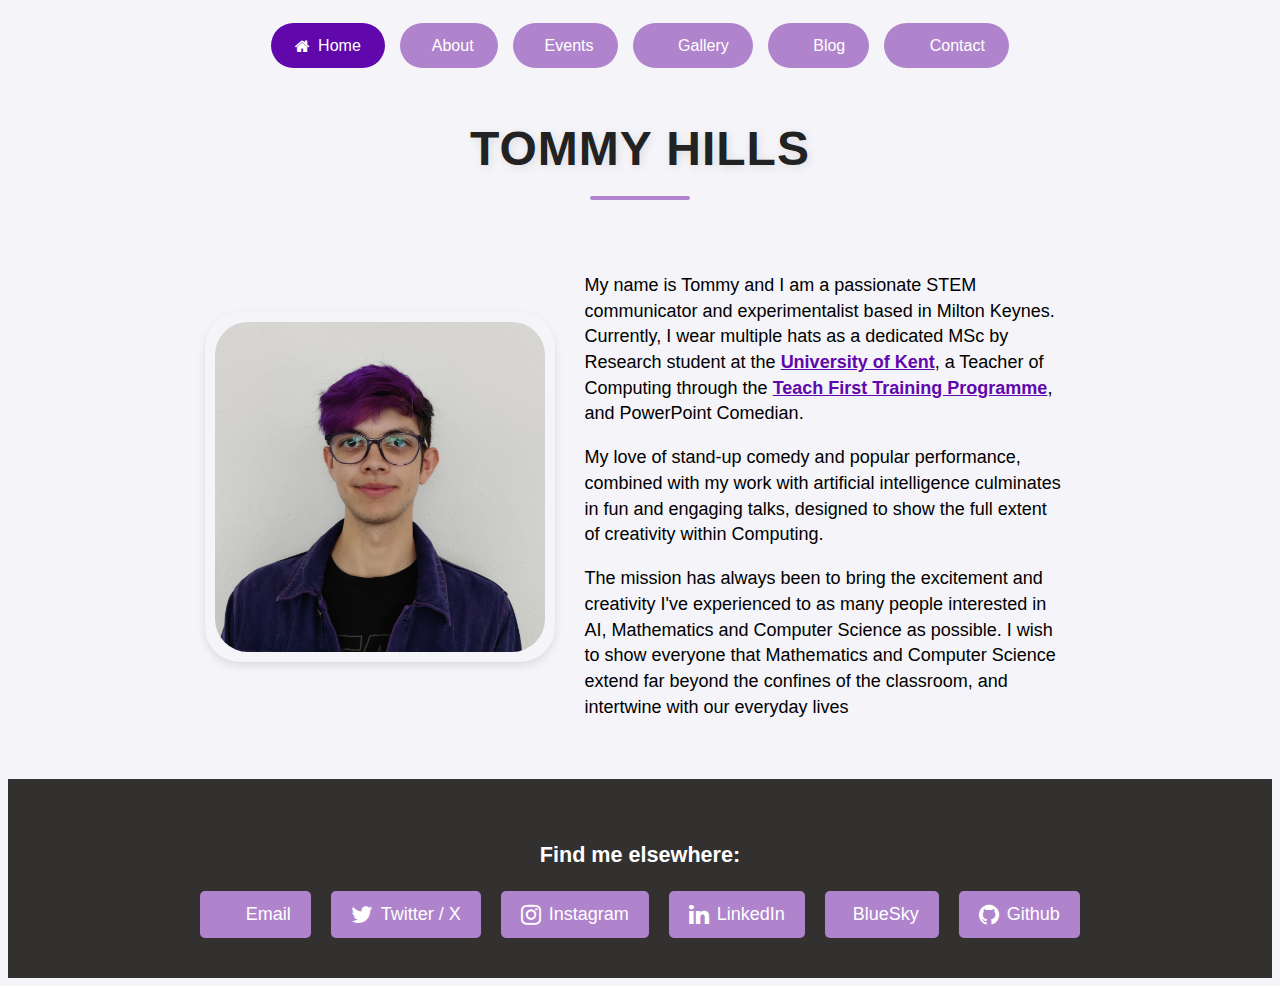
==== commit 9fd5fc6e: "Removed image from 'about-page'" ====
--- a/index.html
+++ b/index.html
@@ -173,13 +173,6 @@
 
 <div id="about" class="content">
   <h1>About</h1>
-  <figure class="outer-img-container">
-  <img src="/Images/iccc.jpeg" alt="">
-    <div>
-      <figcaption>iCCC '23 Conference in Waterloo, Canada</figcaption>
-    </div>
-
-  </figure>
   <!-- Text Content Section -->
   <h2>Research</h2>
   <div class="main-text-container">
--- a/website_styles.css
+++ b/website_styles.css
@@ -149,14 +149,4 @@
 .inline_link {
     font-weight: bold;
     color: var(--mainpurple);
-}
-
-
-#alt_button {
-    background-color: var(--lightyellow);
-    color: black;
-}
-
-#alt_button:hover {
-    background-color: var(--yellowalt);
 }--- a/events_styles.css
+++ b/events_styles.css
@@ -1,8 +1,13 @@
+* {
+    box-sizing: border-box;
+}
+
 .events-grid {
     max-width: 80%;
     margin: 0 auto;
+    padding: 0 1rem; /* Prevent overflow on small screens */
     display: grid;
-    grid-template-columns: repeat(auto-fit, minmax(500px, 1fr));
+    grid-template-columns: repeat(auto-fit, minmax(300px, 1fr)); /* Changed from 500px */
     gap: 2rem;
     margin-bottom: 50px;
     margin-top: 50px;
@@ -16,6 +21,7 @@
     box-shadow: 0 2px 8px rgba(0,0,0,0.05);
     transition: transform 0.2s ease, box-shadow 0.2s ease;
     cursor: pointer;
+
 }
 
 .event-card:hover {
@@ -34,6 +40,7 @@
     flex-direction: column;
     justify-content: center;
     width: 60%;
+    min-width: 0; /* Allow shrinking in flexbox */
 }
 
 .event-title {
@@ -48,9 +55,10 @@
     color: #555;
 }
 
-@media (max-width: 600px) {
+@media (max-width: 3000px) {
     .event-card {
         flex-direction: column;
+
     }
 
     .event-image {
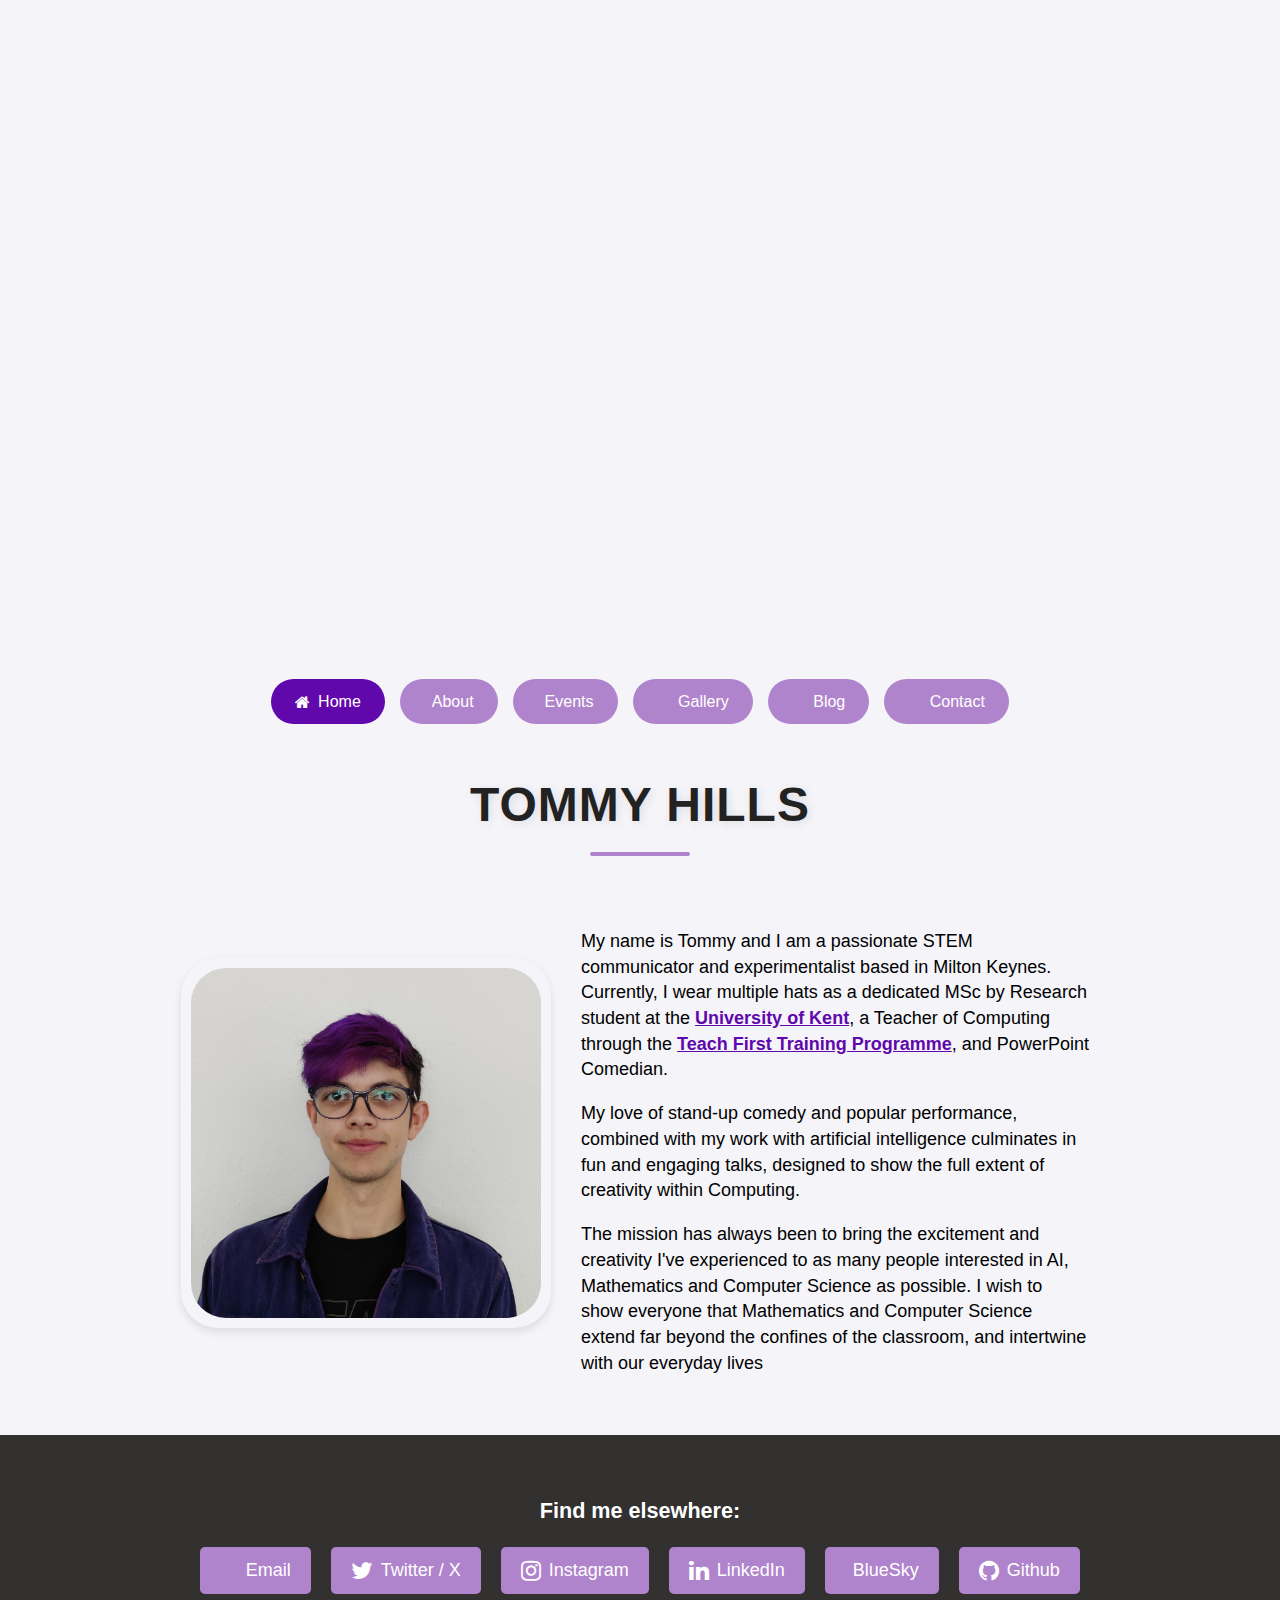
==== commit 0c46cd35: "Added 'The Comedy Singularity' advertisement" ====
--- a/index.html
+++ b/index.html
@@ -133,9 +133,77 @@
       opacity: 1;
       visibility: visible;
     }
+
+    /* Banner styling */
+    .banner {
+      position: relative;
+      width: 100%;
+      overflow: hidden;
+    }
+
+    .banner-image {
+      width: 100%;
+      height: auto;
+      display: block;
+      animation: fadeInScale 1s ease-out forwards;
+      animation-delay: 0.2s;
+      opacity: 0; /* Start hidden */
+    }
+
+    /* Button inside banner */
+    .buy-button {
+      position: absolute;
+      bottom: 7.5%;
+      left: 76%;
+      transform: translateX(-50%);
+      padding: 5px 10px 5px 10px;
+      font-size: 1rem;
+      border-radius: 8px;
+      white-space: nowrap;
+      background-color: var(--lightpurple);
+      color: white;
+      text-decoration: none;
+      /* Animation */
+      animation: fadeInUp 1s ease-out forwards;
+      animation-delay: 1s;
+      opacity: 0; /* Start hidden */
+    }
+
+    .buy-button:hover {
+      background-color: var(--mainpurple);
+    }
+
+    /* Keyframes for image and button */
+    @keyframes fadeInScale {
+      0% {
+        opacity: 0;
+        transform: scale(1.05);
+      }
+      100% {
+        opacity: 1;
+        transform: scale(1);
+      }
+    }
+
+    @keyframes fadeInUp {
+      0% {
+        opacity: 0;
+        transform: translate(-50%, 30px);
+      }
+      100% {
+        opacity: 1;
+        transform: translate(-50%, 0);
+      }
+    }
+
   </style>
 </head>
 <body>
+
+<header class="banner">
+  <img src="/Images/The%20Comedy%20Singularity%20-%20Website%20Banner.png" alt="The Comedy Singularity - Advertisement" class="banner-image">
+  <a href="https://watfringe.co.uk/events/the-comedy-singularity-2/" class="buy-button">Buy Tickets</a>
+</header>
 
 <nav>
   <button class="nav-btn active" data-target="home"><i class="fa fa-home"></i> Home</button>
@@ -419,50 +487,4 @@
     currentContent.classList.remove('show');
     currentContent.style.opacity = '0';  // Fade out the content
 
-    // After the fade-out transition, redirect to the target page
-    setTimeout(function () {
-      window.location.href = url;
-    }, 300); // Wait for the fade-out to complete before redirecting
-  }
-
-  // Function to update navbar active class
-  function updateNavbarActive(target) {
-    // Get all navbar buttons
-    let navButtons = document.querySelectorAll('.nav-btn');
-
-    // Remove the 'active' class from all buttons
-    navButtons.forEach(button => {
-      button.classList.remove('active');
-    });
-
-    // Find the button that corresponds to the target page
-    let activeButton = document.querySelector(`.nav-btn[data-target="${target}"]`);
-
-    // Add the 'active' class to the corresponding navbar button
-    if (activeButton) {
-      activeButton.classList.add('active');
-    }
-  }
-
-  // Adding event listeners to navbar buttons
-  document.querySelectorAll('.nav-btn').forEach(button => {
-    button.addEventListener('click', function(event) {
-      // Prevent default behavior for buttons that use data-target
-      event.preventDefault();
-
-      // Check if the button has an 'onclick' handler (for Blog and Contact)
-      if (this.hasAttribute('onclick')) {
-        // If it does, execute the redirection logic
-        const url = this.getAttribute('onclick').replace('window.location.href=', '').replace(/['"]/g, '');
-        redirectToPage(url);
-      } else {
-        // If it's a standard nav button, switch the page with the fade effect
-        const target = this.getAttribute('data-target');
-        switchPage(target);
-      }
-    });
-  });
-</script>
-
-</body>
-</html>+    // After the --- a/events_styles.css
+++ b/events_styles.css
@@ -1,6 +1,4 @@
-* {
-    box-sizing: border-box;
-}
+
 
 .events-grid {
     max-width: 80%;
@@ -41,6 +39,7 @@
     justify-content: center;
     width: 60%;
     min-width: 0; /* Allow shrinking in flexbox */
+    box-sizing: border-box;
 }
 
 .event-title {
@@ -48,11 +47,13 @@
     font-weight: 600;
     margin-bottom: 0.5rem;
     color: #333;
+    box-sizing: border-box;
 }
 
 .event-description {
     font-size: 1rem;
     color: #555;
+    box-sizing: border-box;
 }
 
 @media (max-width: 3000px) {
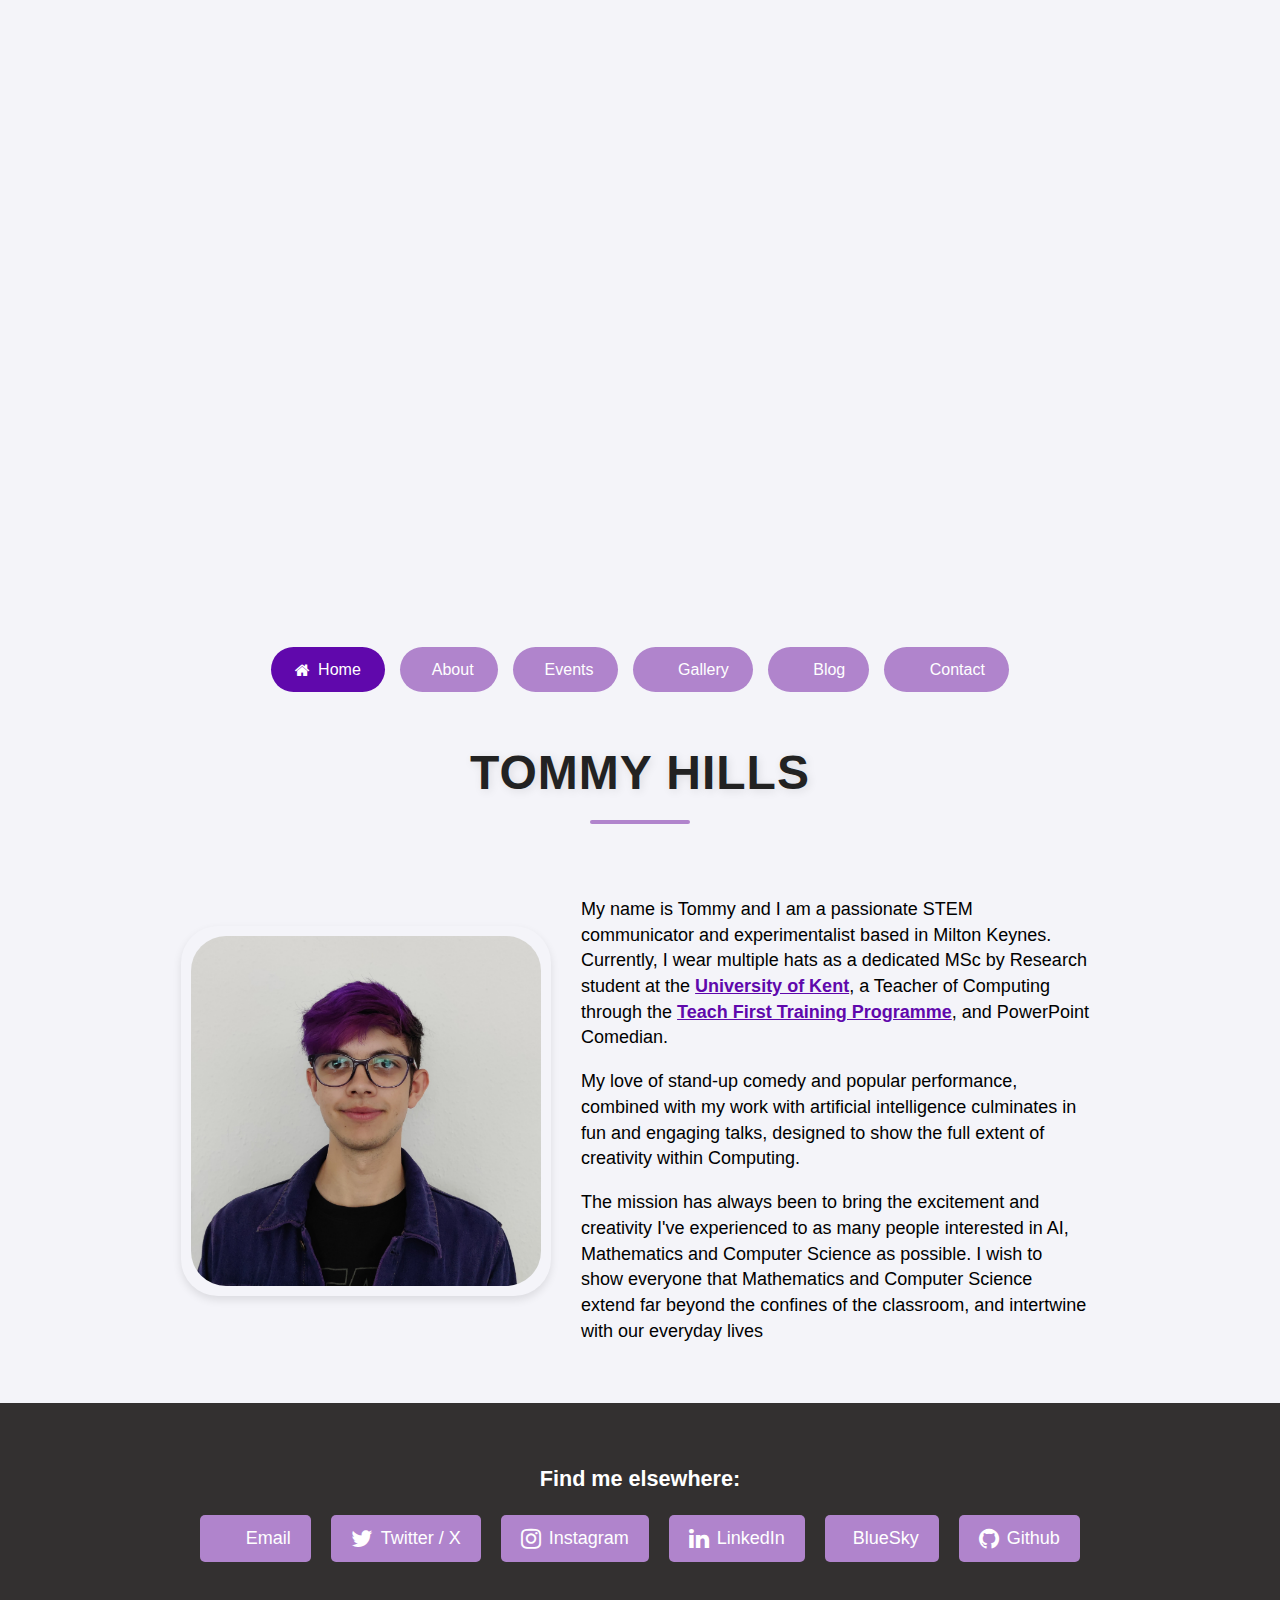
==== commit 18b41099: "Added 'The Comedy Singularity' advertisement" ====
--- a/index.html
+++ b/index.html
@@ -134,43 +134,47 @@
       visibility: visible;
     }
 
-    /* Banner styling */
     .banner {
       position: relative;
       width: 100%;
+      display: flex;
+      justify-content: center;
       overflow: hidden;
     }
 
     .banner-image {
       width: 100%;
+      max-width: 1200px;    /* Controls max width */
       height: auto;
       display: block;
       animation: fadeInScale 1s ease-out forwards;
       animation-delay: 0.2s;
-      opacity: 0; /* Start hidden */
-    }
-
-    /* Button inside banner */
+      opacity: 0;
+    }
+
     .buy-button {
       position: absolute;
-      bottom: 7.5%;
-      left: 76%;
-      transform: translateX(-50%);
-      padding: 5px 10px 5px 10px;
+      bottom: 10%;
+      left: 50%;
+      transform: translate(-50%, -50%);
+      padding: 5px 10px;
       font-size: 1rem;
       border-radius: 8px;
       white-space: nowrap;
-      background-color: var(--lightpurple);
-      color: white;
+      background-color: var(--lightyellow);
+      color: black;
       text-decoration: none;
-      /* Animation */
       animation: fadeInUp 1s ease-out forwards;
       animation-delay: 1s;
-      opacity: 0; /* Start hidden */
+      opacity: 0;
+      z-index: 2;
     }
 
     .buy-button:hover {
-      background-color: var(--mainpurple);
+      background-color: var(--yellowalt);
+      color:black;
+      border-radius: 8px;
+      transform: scale(1.05);
     }
 
     /* Keyframes for image and button */
@@ -487,4 +491,50 @@
     currentContent.classList.remove('show');
     currentContent.style.opacity = '0';  // Fade out the content
 
-    // After the +    // After the fade-out transition, redirect to the target page
+    setTimeout(function () {
+      window.location.href = url;
+    }, 300); // Wait for the fade-out to complete before redirecting
+  }
+
+  // Function to update navbar active class
+  function updateNavbarActive(target) {
+    // Get all navbar buttons
+    let navButtons = document.querySelectorAll('.nav-btn');
+
+    // Remove the 'active' class from all buttons
+    navButtons.forEach(button => {
+      button.classList.remove('active');
+    });
+
+    // Find the button that corresponds to the target page
+    let activeButton = document.querySelector(`.nav-btn[data-target="${target}"]`);
+
+    // Add the 'active' class to the corresponding navbar button
+    if (activeButton) {
+      activeButton.classList.add('active');
+    }
+  }
+
+  // Adding event listeners to navbar buttons
+  document.querySelectorAll('.nav-btn').forEach(button => {
+    button.addEventListener('click', function(event) {
+      // Prevent default behavior for buttons that use data-target
+      event.preventDefault();
+
+      // Check if the button has an 'onclick' handler (for Blog and Contact)
+      if (this.hasAttribute('onclick')) {
+        // If it does, execute the redirection logic
+        const url = this.getAttribute('onclick').replace('window.location.href=', '').replace(/['"]/g, '');
+        redirectToPage(url);
+      } else {
+        // If it's a standard nav button, switch the page with the fade effect
+        const target = this.getAttribute('data-target');
+        switchPage(target);
+      }
+    });
+  });
+</script>
+
+</body>
+</html>